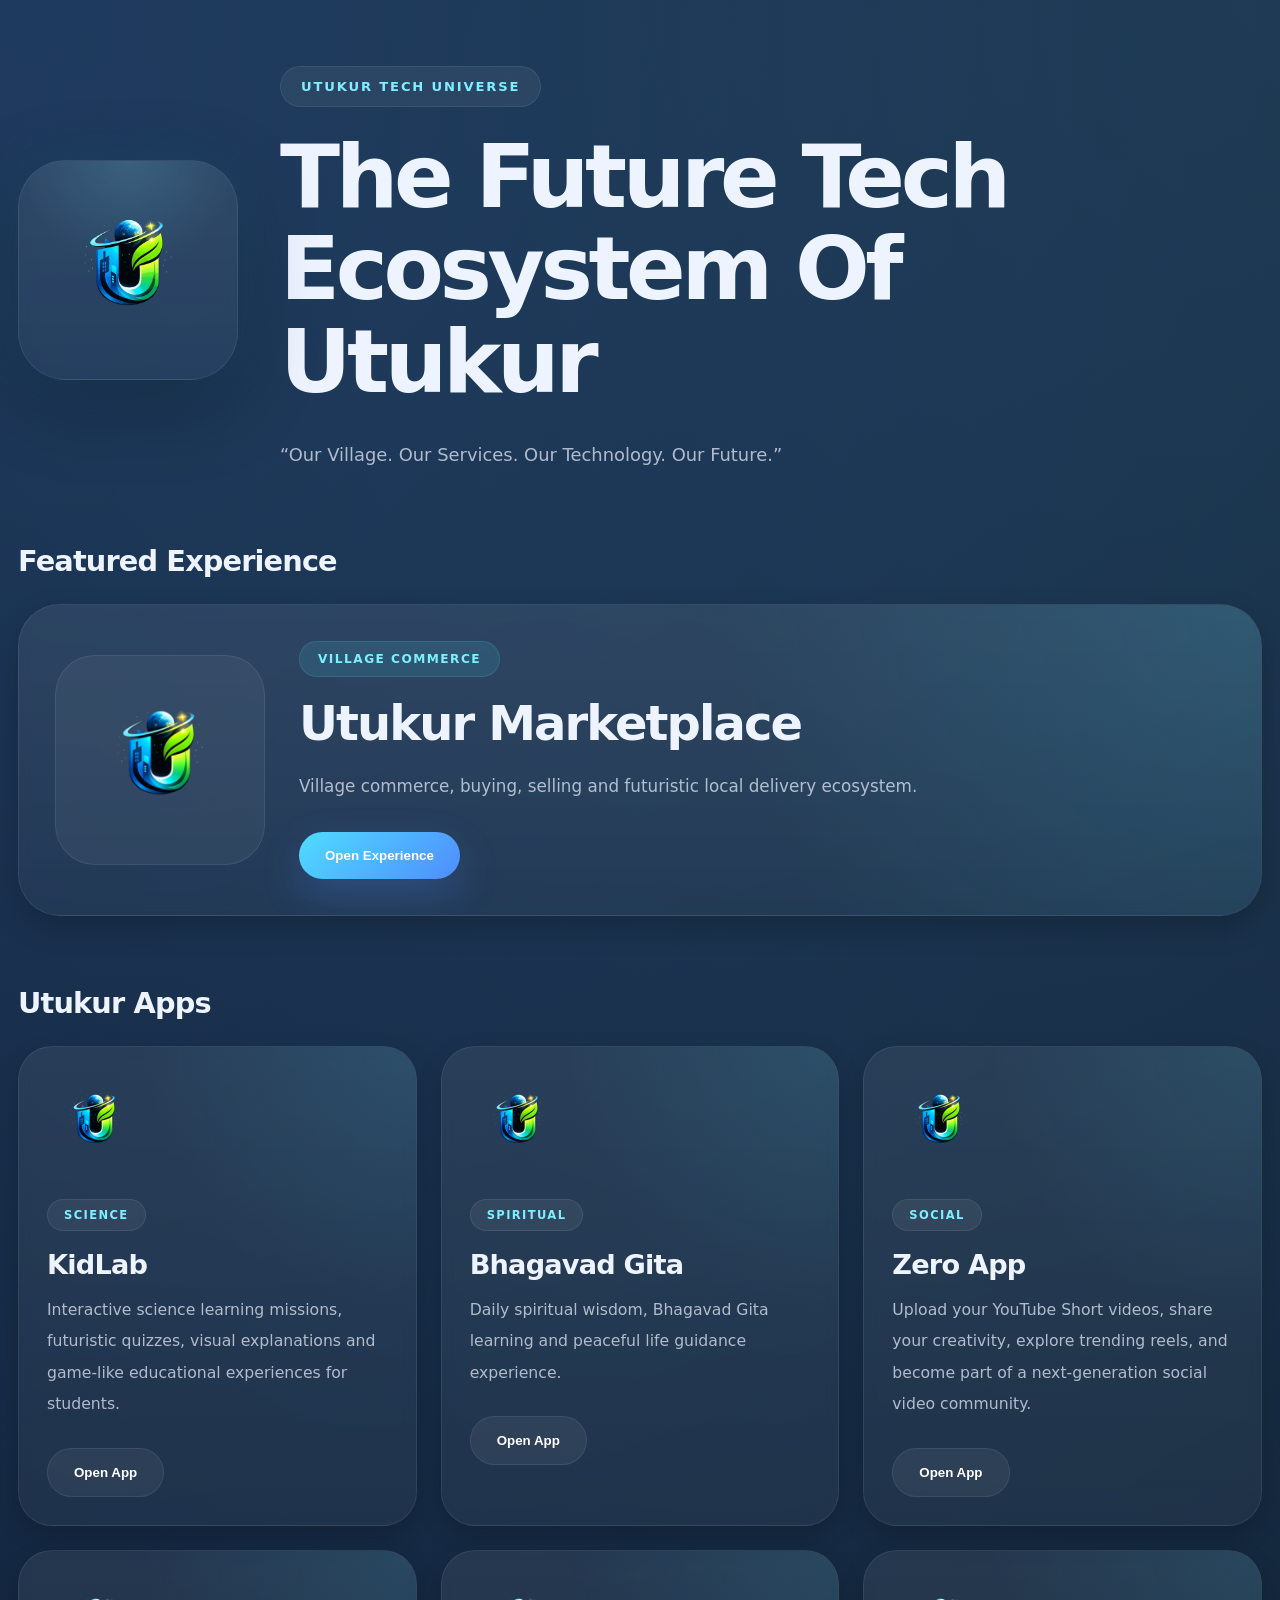
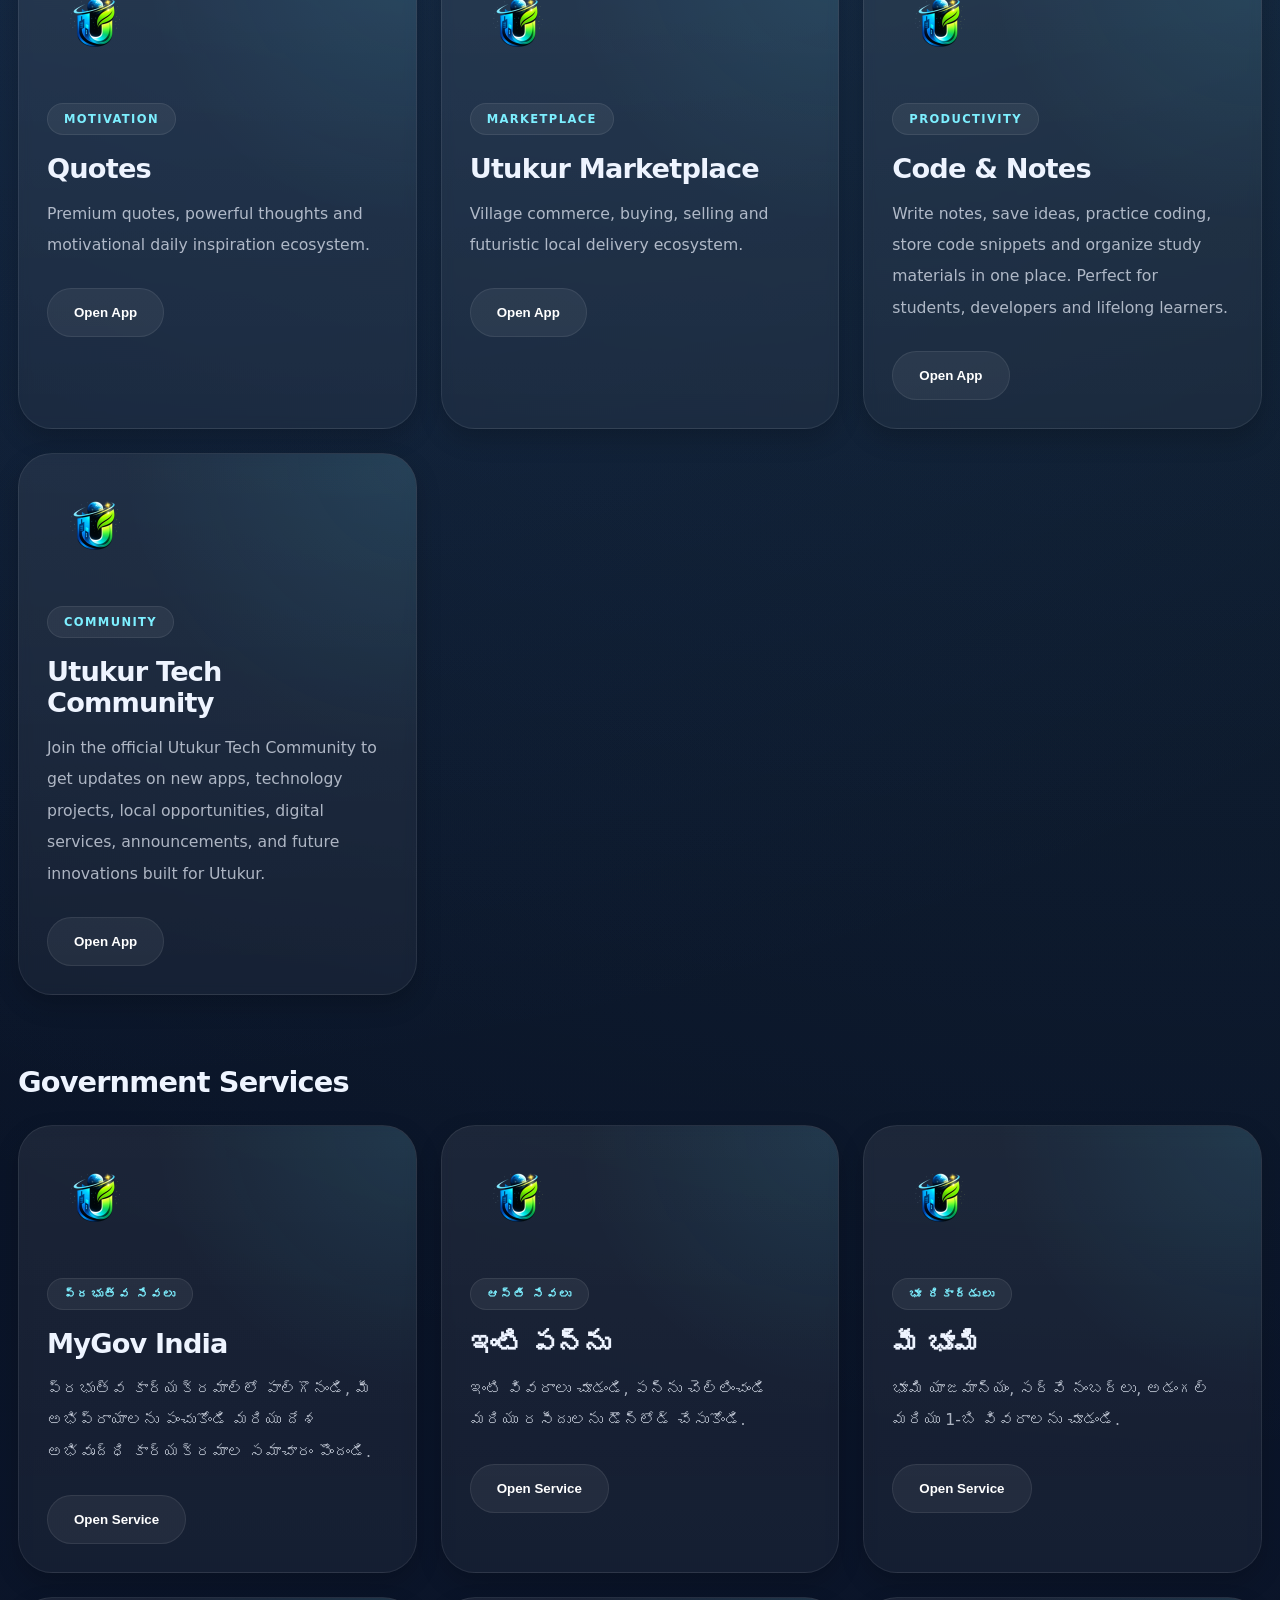
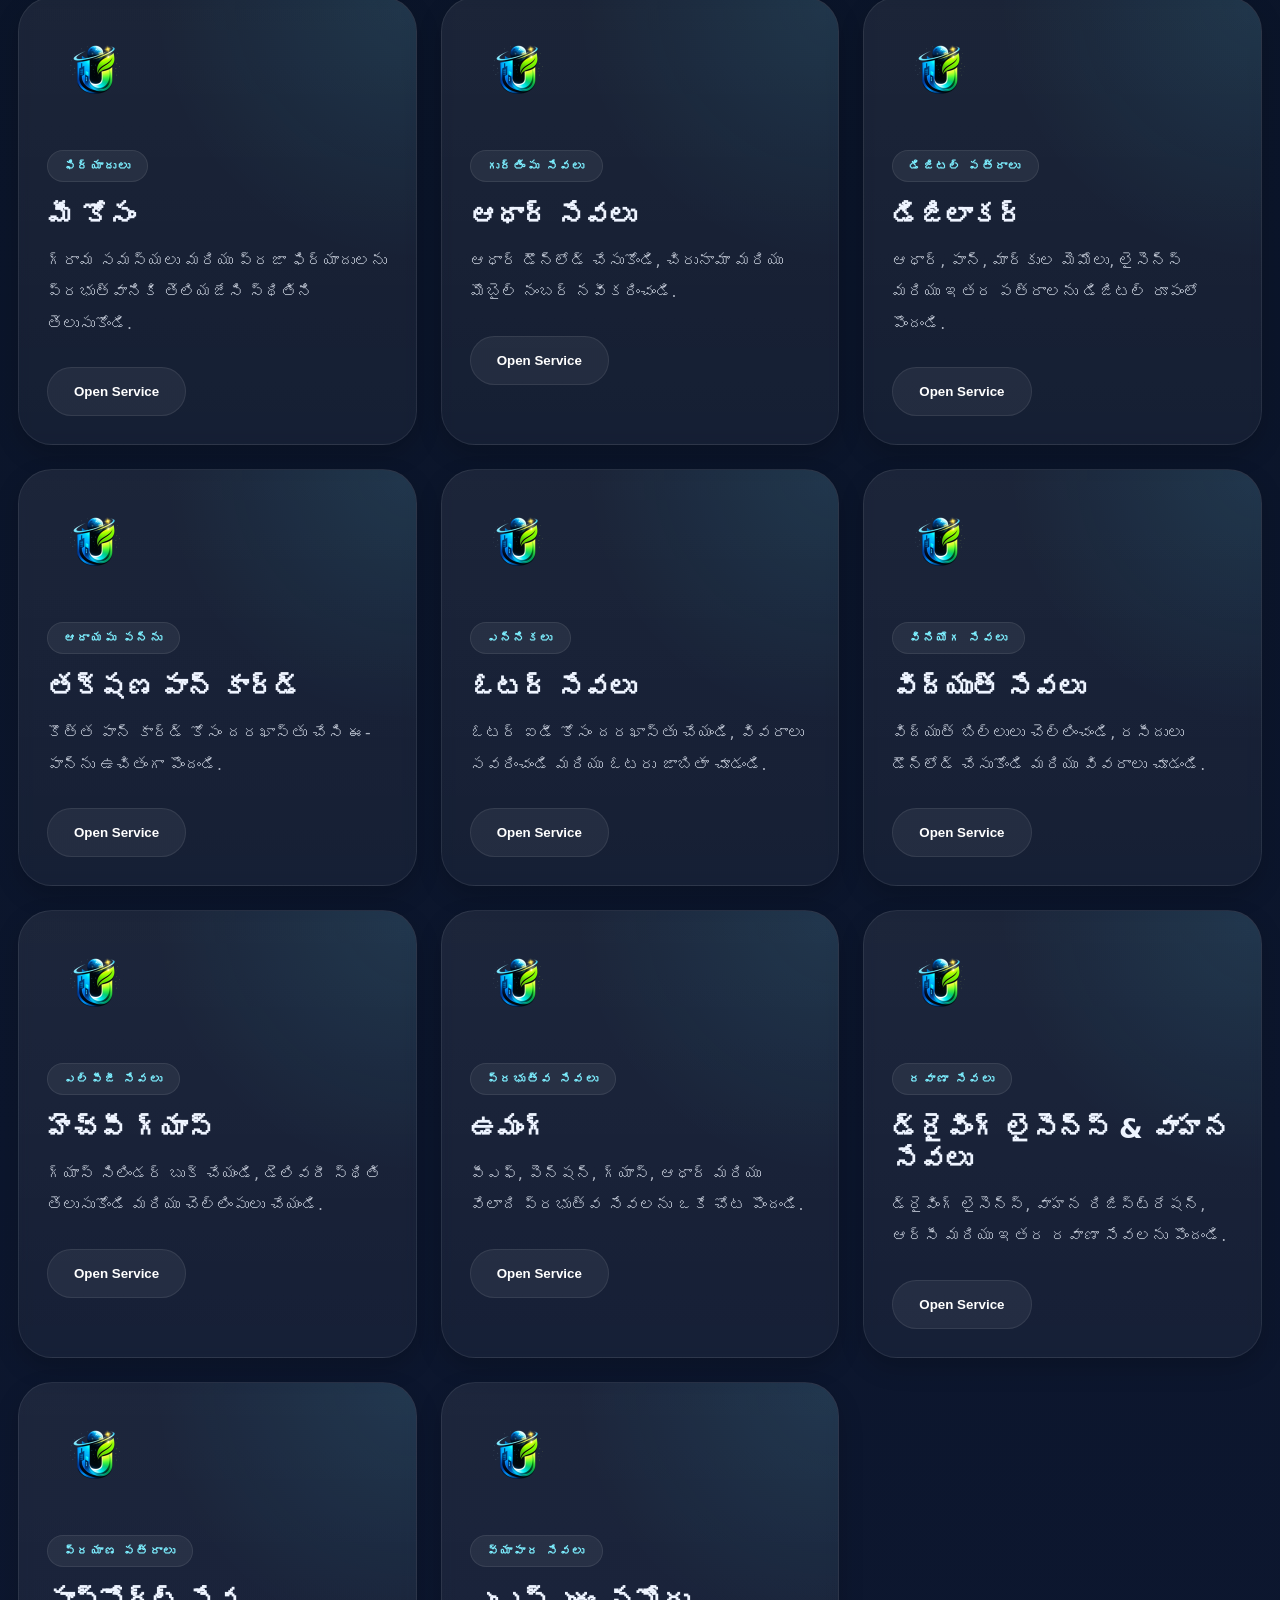
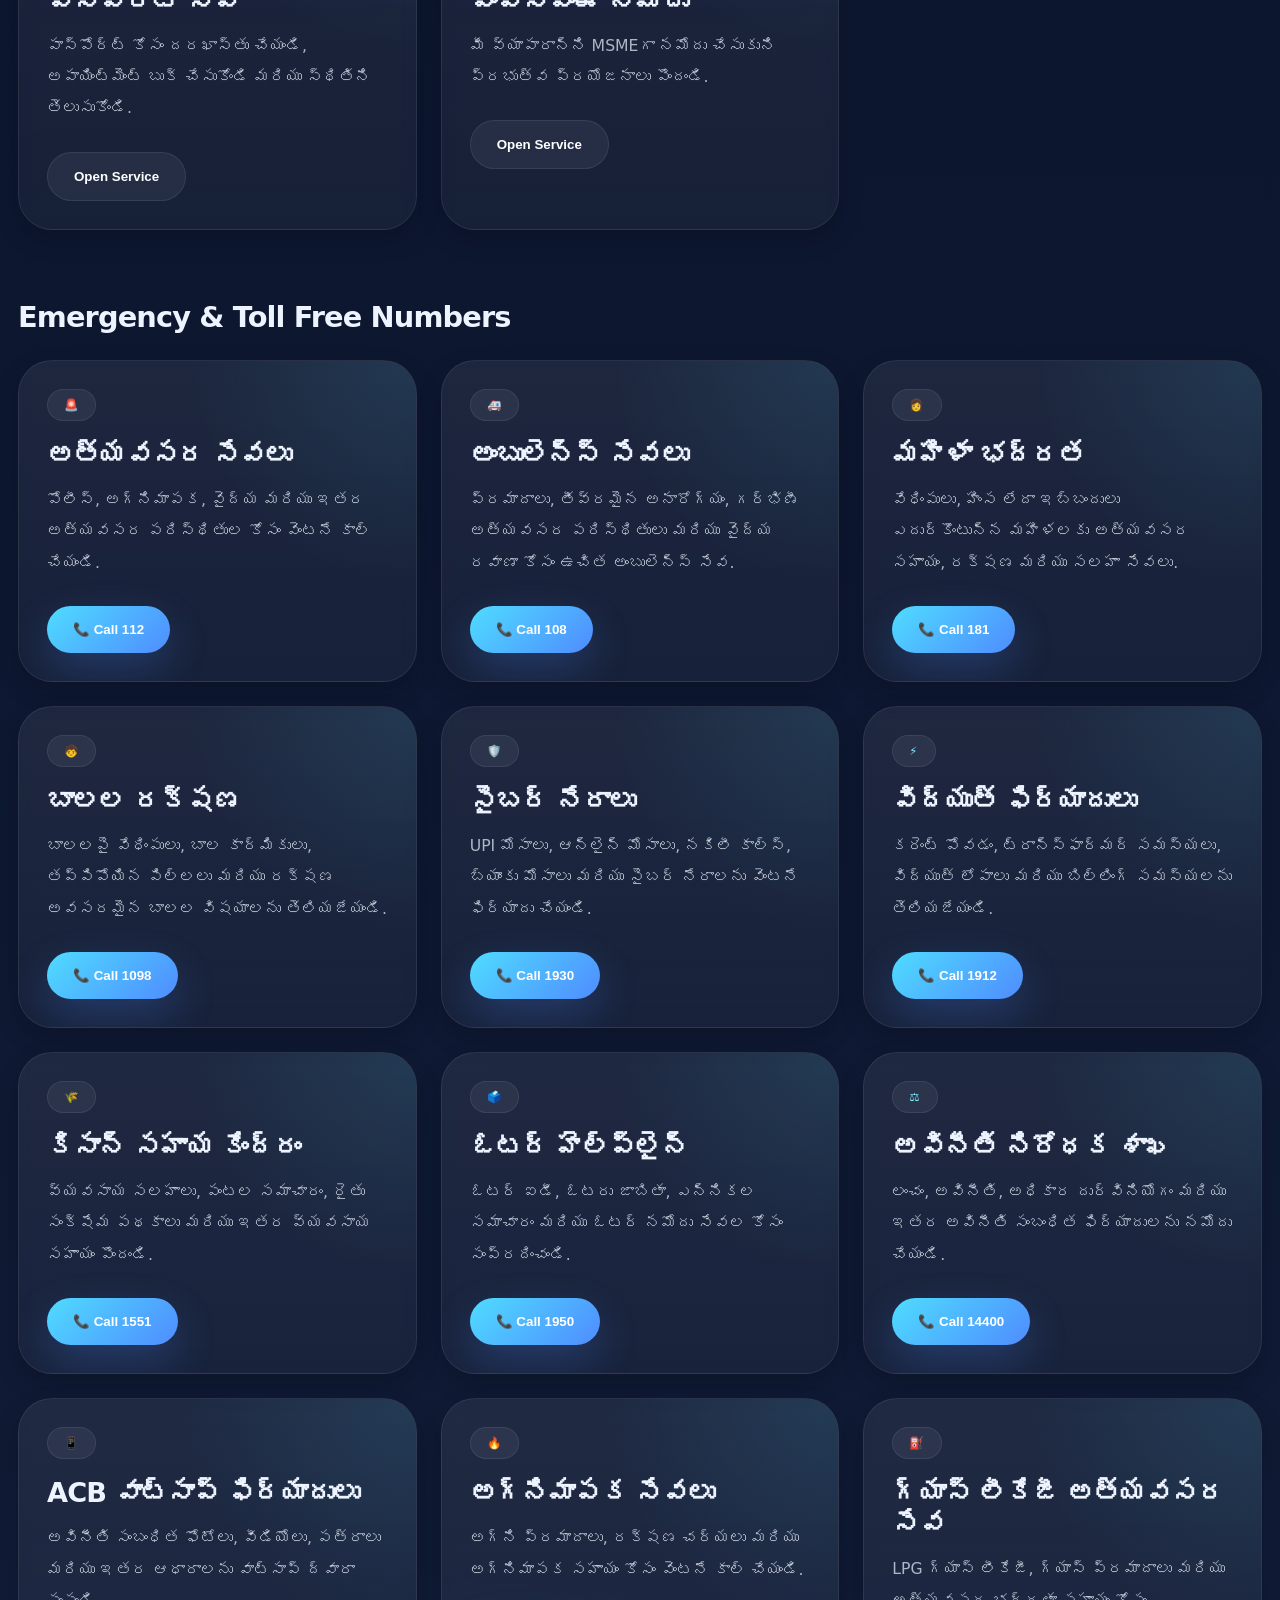
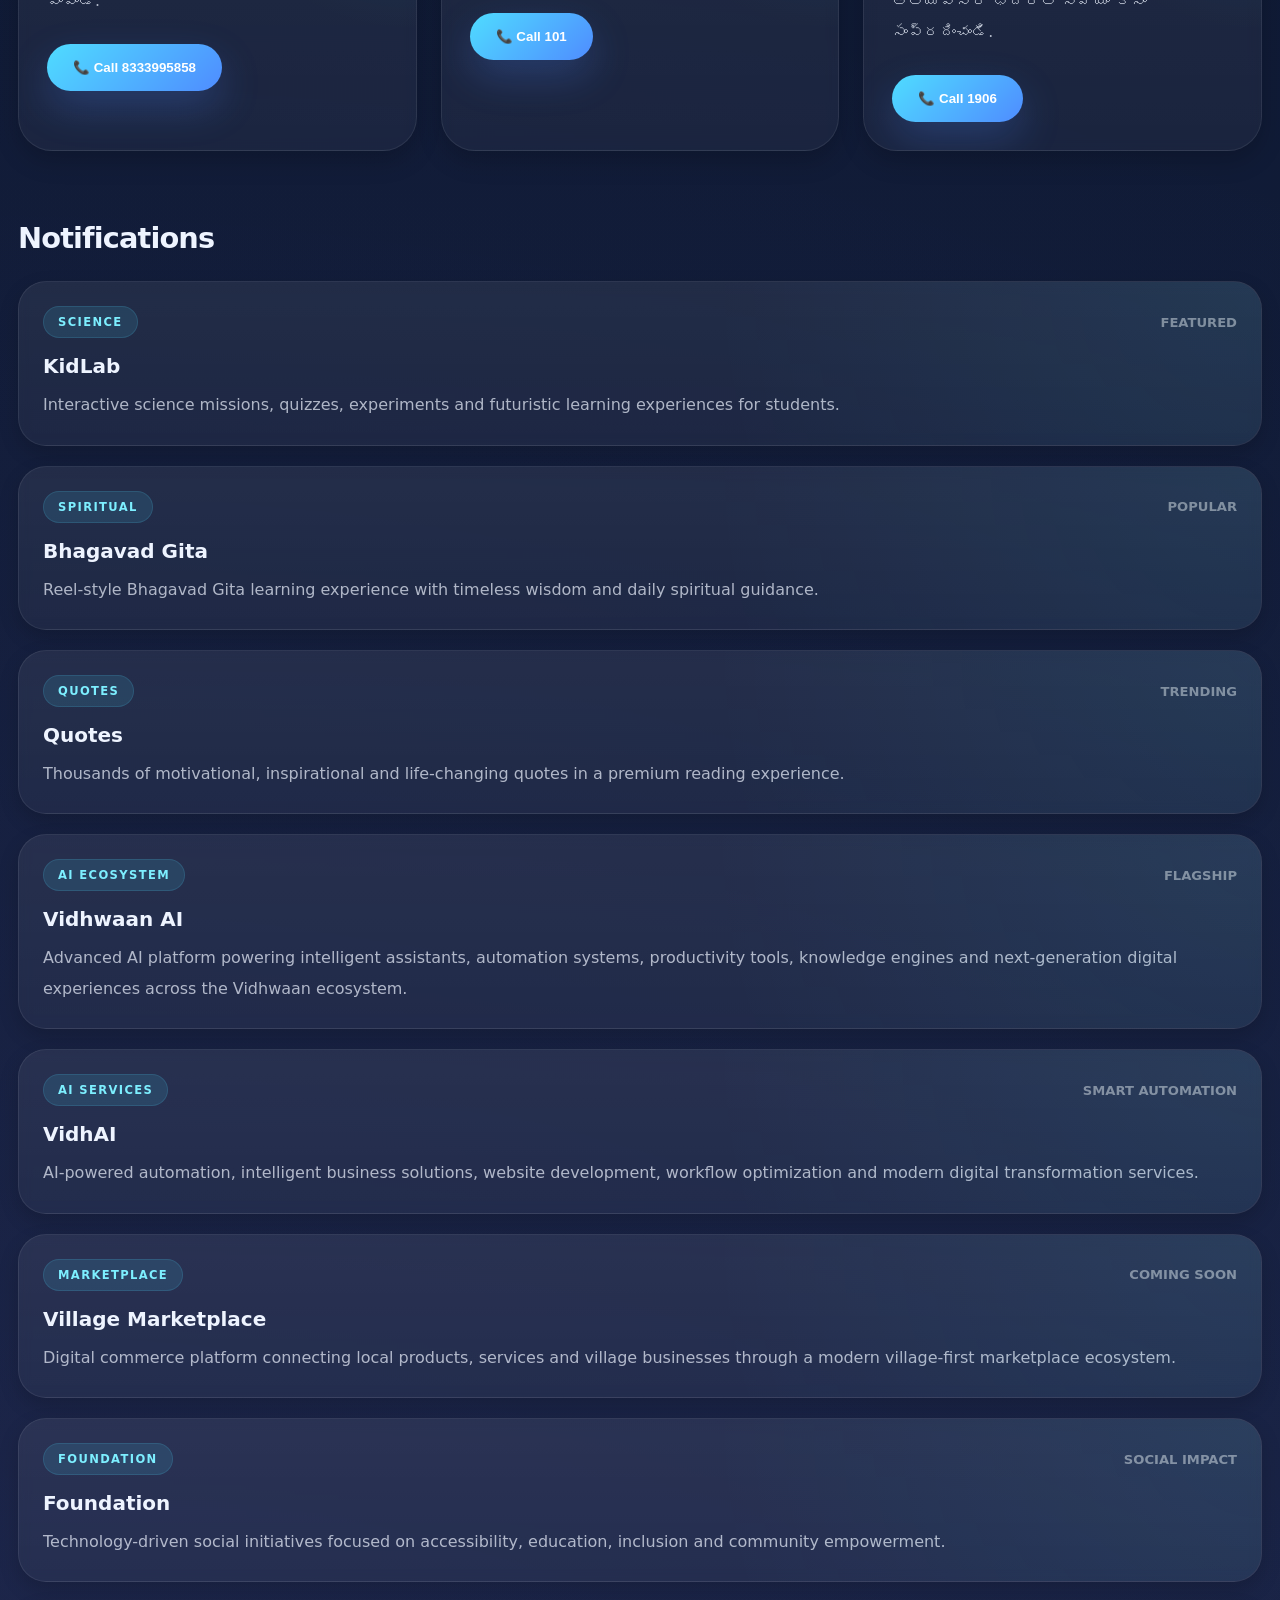
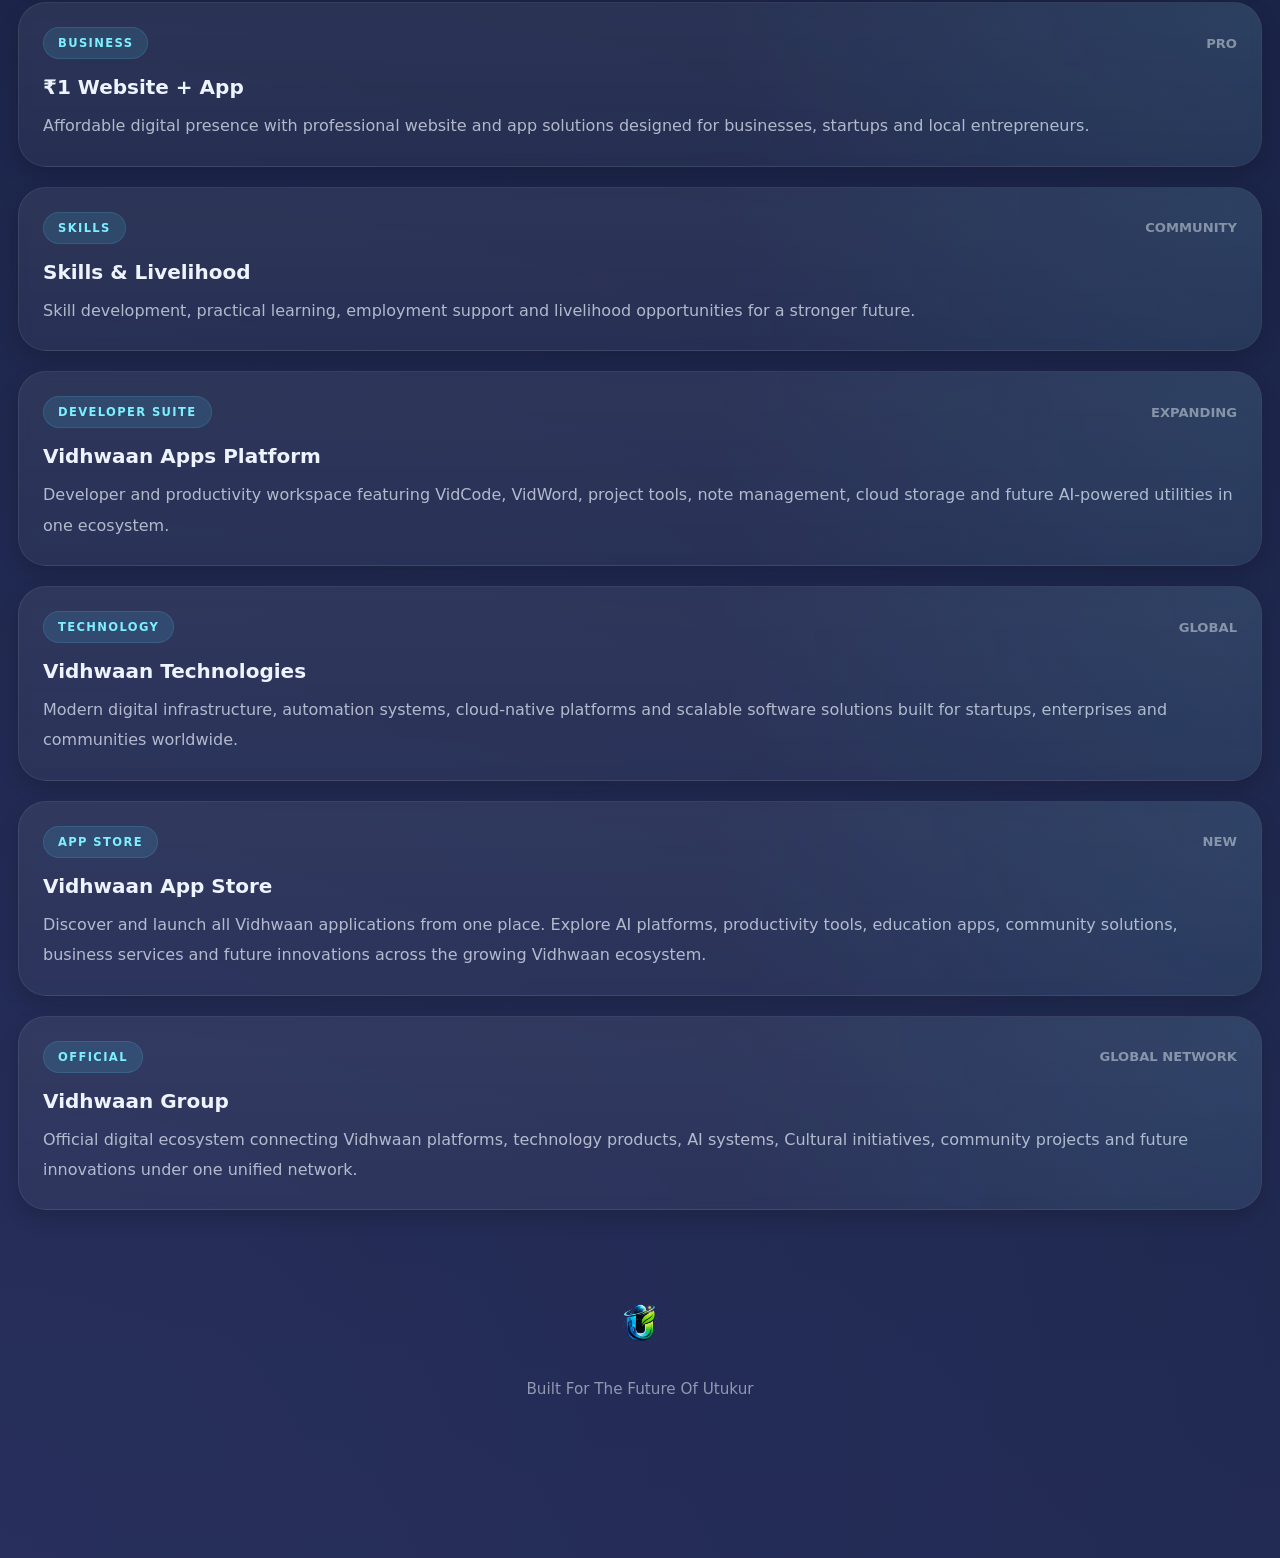
==== public/index.html @ f9d418a5 "Initial commit" ====
<!DOCTYPE html>

<html lang="en">

<head>

  <!-- ===================================== -->
  <!-- BASIC -->
  <!-- ===================================== -->

  <meta charset="UTF-8" />

  <meta
    name="viewport"
    content="
      width=device-width,
      initial-scale=1,
      maximum-scale=1,
      viewport-fit=cover
    "
  />

  <meta
    http-equiv="X-UA-Compatible"
    content="IE=edge"
  />

  <!-- ===================================== -->
  <!-- TITLE -->
  <!-- ===================================== -->

  <title>
    Utukur — Tech Universe
  </title>

  <!-- ===================================== -->
  <!-- SEO -->
  <!-- ===================================== -->

  <meta
    name="description"
    content="
      Utukur Tech Universe brings together learning, spirituality, marketplace, community services and futuristic digital experiences in one premium ecosystem.
    "
  />

  <meta
    name="keywords"
    content="
      Utukur,
      Tech Village,
      KidLab,
      Bhagavad Gita,
      Marketplace,
      Science Learning,
      Village Apps,
      Vidhwaan,
      Community Platform
    "
  />

  <meta
    name="author"
    content="Vidhwaan"
  />

  <meta
    name="robots"
    content="
      index,
      follow,
      max-image-preview:large
    "
  />

  <link
    rel="canonical"
    href="https://utukur.vidhwaan.com/"
  />

  <!-- ===================================== -->
  <!-- THEME -->
  <!-- ===================================== -->

  <meta
    name="theme-color"
    content="#07111f"
  />

  <meta
    name="mobile-web-app-capable"
    content="yes"
  />

  <meta
    name="apple-mobile-web-app-capable"
    content="yes"
  />

  <meta
    name="apple-mobile-web-app-status-bar-style"
    content="black-translucent"
  />

  <meta
    name="apple-mobile-web-app-title"
    content="Utukur"
  />

  <!-- ===================================== -->
  <!-- OPEN GRAPH -->
  <!-- ===================================== -->

  <meta
    property="og:type"
    content="website"
  />

  <meta
    property="og:url"
    content="https://utukur.vidhwaan.com/"
  />

  <meta
    property="og:title"
    content="
      Utukur — Tech Universe
    "
  />

  <meta
    property="og:description"
    content="
      The futuristic tech ecosystem of Utukur.
    "
  />

  <meta
    property="og:image"
    content="
      https://utukur.vidhwaan.com/icons/icon-512.png
    "
  />

  <!-- ===================================== -->
  <!-- TWITTER -->
  <!-- ===================================== -->

  <meta
    name="twitter:card"
    content="summary_large_image"
  />

  <meta
    name="twitter:title"
    content="
      Utukur Tech Universe
    "
  />

  <meta
    name="twitter:description"
    content="
      Learning, Marketplace, Spirituality and Community Apps
    "
  />

  <meta
    name="twitter:image"
    content="
      https://utukur.vidhwaan.com/icons/icon-512.png
    "
  />

  <!-- ===================================== -->
  <!-- ICONS -->
  <!-- ===================================== -->

  <link
    rel="icon"
    href="./favicon.ico"
    sizes="any"
  />

  <link
    rel="apple-touch-icon"
    href="./icons/icon-192.png"
  />

  <!-- ===================================== -->
  <!-- PWA -->
  <!-- ===================================== -->

  <link
    rel="manifest"
    href="./manifest.json"
  />

  <!-- ===================================== -->
  <!-- CSS -->
  <!-- ===================================== -->

  <link
    rel="stylesheet"
    href="./main.css"
  />

</head>

<body>



  <!-- ===================================== -->
  <!-- BACKGROUND -->
  <!-- ===================================== -->



  <!-- ===================================== -->
  <!-- APP -->
  <!-- ===================================== -->

  <main id="app">

    <!-- ================================= -->
    <!-- HERO -->
    <!-- ================================= -->

    <section class="heroSection">

      <div class="heroLogoWrap">

        <img
          src="./icons/logo.png"
          alt="Utukur Logo"
          class="heroLogo"
        />

      </div>

      <div class="heroContent">

        <div class="heroBadge">
          UTUKUR TECH UNIVERSE
        </div>

        <h1>
          The Future Tech Ecosystem Of Utukur
        </h1>

        <p class="heroText">
          “Our Village. Our Services. Our Technology. Our Future.”
        </p>

      </div>

    </section>

    <!-- ================================= -->
    <!-- FEATURED -->
    <!-- ================================= -->

    <section class="sectionBlock">

      <div class="sectionTitleWrap">

        <h2>
          Featured Experience
        </h2>

      </div>

      <div id="featuredApp"></div>

    </section>

    <!-- ================================= -->
    <!-- APPS -->
    <!-- ================================= -->

    <section class="sectionBlock">

      <div class="sectionTitleWrap">

        <h2>
          Utukur Apps
        </h2>

      </div>

      <div id="appsGrid"></div>

    </section>



    <!-- ================================= -->
    <!-- GOVERNMENT SERVICES -->
    <!-- ================================= -->

    <section class="sectionBlock">

      <div class="sectionTitleWrap">

        <h2>
          Government Services
        </h2>

      </div>

      <div id="governmentGrid"></div>

    </section>

    <!-- ================================= -->
    <!-- TOLL FREE NUMBERS -->
    <!-- ================================= -->

    <section class="sectionBlock">

      <div class="sectionTitleWrap">

        <h2>
          Emergency & Toll Free Numbers
        </h2>

      </div>

      <div id="tollGrid"></div>

    </section>




    <!-- ================================= -->
    <!-- NOTIFICATIONS -->
    <!-- ================================= -->

    <section
      class="sectionBlock"
      id="notificationsSection"
    >

      <div class="sectionTitleWrap">

        <h2>
          Notifications
        </h2>

      </div>

      <div id="notificationsFeed"></div>

    </section>

    <!-- ================================= -->
    <!-- FOOTER -->
    <!-- ================================= -->

    <footer id="footer">

      <img
        src="./icons/logo.png"
        alt="Utukur"
        class="footerLogo"
      />

      <p>
        Built For The Future Of Utukur
      </p>

    </footer>

  </main>

  <!-- ===================================== -->
  <!-- INSTALL BUTTON -->
  <!-- ===================================== -->

  <button id="installBtn">
    Install App
  </button>

  <!-- ===================================== -->
  <!-- APP -->
  <!-- ===================================== -->

  <script
    src="./app.js"
    defer
  ></script>

</body>

</html>
---- public/main.css ----
/* =========================================
   ROOT
========================================= */

:root {

  --bg:
    #07111f;

  --bg2:
    #0d1730;

  --bg3:
    #172445;

  --text:
    #eef4ff;

  --muted:
    rgba(238,244,255,0.70);

  --blue1:
    #4fdcff;

  --blue2:
    #4f8cff;

  --cyan:
    #7defff;

  --purple:
    #9d7dff;

  --green:
    #5dd39e;

  --glass:
    rgba(255,255,255,0.06);

  --glassBorder:
    rgba(255,255,255,0.08);

  --radius:
    34px;

}

/* =========================================
   RESET
========================================= */

* {

  margin:
    0;

  padding:
    0;

  box-sizing:
    border-box;

  -webkit-tap-highlight-color:
    transparent;

}

html {

  width:
    100%;

  min-height:
    100%;

  scroll-behavior:
    auto;

  overflow-x:
    hidden;

}

body {

  width:
    100%;

  min-height:
    100vh;

  overflow-x:
    hidden;

  color:
    var(--text);

  font-family:
    Inter,
    system-ui,
    sans-serif;

  background:

    radial-gradient(
      circle at top left,
      rgba(79,140,255,0.22),
      transparent 28%
    ),

    radial-gradient(
      circle at top right,
      rgba(125,239,255,0.14),
      transparent 32%
    ),

    radial-gradient(
      circle at bottom left,
      rgba(157,125,255,0.12),
      transparent 34%
    ),

    linear-gradient(
      180deg,
      var(--bg) 0%,
      var(--bg2) 55%,
      var(--bg3) 100%
    );

  -webkit-font-smoothing:
    antialiased;

  text-rendering:
    optimizeLegibility;

  position:
    relative;

}


/* =========================================
   APP
========================================= */

#app {

  width:
    100%;

  min-height:
    100vh;

  padding:
    max(24px, env(safe-area-inset-top))
    18px
    max(120px, env(safe-area-inset-bottom));

}

/* =========================================
   HERO
========================================= */

.heroSection {

  width:
    100%;

  max-width:
    1280px;

  margin:
    0 auto;

  display:
    flex;

  align-items:
    center;

  justify-content:
    space-between;

  gap:
    42px;

  padding:
    42px 0 70px;

}

.heroLogoWrap {

  width:
    220px;

  height:
    220px;

  border-radius:
    48px;

  background:

    linear-gradient(
      180deg,
      rgba(255,255,255,0.08),
      rgba(255,255,255,0.04)
    );

  border:
    1px solid var(--glassBorder);

  display:
    flex;

  align-items:
    center;

  justify-content:
    center;

  backdrop-filter:
    blur(6px);

  box-shadow:

    0 22px 80px rgba(0,0,0,0.30),

    0 0 60px rgba(79,220,255,0.10);

  position:
    relative;

  overflow:
    hidden;

}

.heroLogoWrap::before {

  content:
    "";

  position:
    absolute;

  inset:
    0;

  background:

    radial-gradient(
      circle at top,
      rgba(125,239,255,0.14),
      transparent 45%
    );

}

.heroLogo {

  width:
    78%;

  height:
    78%;

  object-fit:
    contain;

  position:
    relative;

  z-index:
    2;

}

.heroContent {

  flex:
    1;

}

.heroBadge {

  display:
    inline-flex;

  align-items:
    center;

  gap:
    8px;

  padding:
    12px 20px;

  border-radius:
    999px;

  background:
    rgba(255,255,255,0.06);

  border:
    1px solid rgba(255,255,255,0.08);

  font-size:
    0.82rem;

  font-weight:
    800;

  letter-spacing:
    0.14em;

  margin-bottom:
    24px;

  color:
    var(--cyan);

}

.heroContent h1 {

  font-size:
    clamp(
      2.8rem,
      7vw,
      5.5rem
    );

  line-height:
    1.05;

  letter-spacing:
    -0.05em;

  font-weight:
    900;

  max-width:
    860px;

}

.heroText {

  margin-top:
    28px;

  max-width:
    760px;

  color:
    var(--muted);

  font-size:
    1.12rem;

  line-height:
    2.1;

}

/* =========================================
   SECTION
========================================= */

.sectionBlock {

  width:
    100%;

  max-width:
    1280px;

  margin:
    0 auto 70px;

}

.sectionTitleWrap {

  display:
    flex;

  align-items:
    center;

  justify-content:
    space-between;

  margin-bottom:
    26px;

}

.sectionTitleWrap h2 {

  font-size:
    1.8rem;

  font-weight:
    900;

  letter-spacing:
    -0.03em;

}

/* =========================================
   FEATURED CARD
========================================= */

.featuredCard {

  position:
    relative;

  display:
    flex;

  gap:
    34px;

  align-items:
    center;

  overflow:
    hidden;

  border-radius:
    42px;

  padding:
    36px;



  background:

    linear-gradient(
      180deg,
      rgba(255,255,255,0.08),
      rgba(255,255,255,0.04)
    );

  border:
    1px solid rgba(255,255,255,0.08);

  backdrop-filter:
    blur(6px);

  transition:
    0.24s ease;

  box-shadow:
    0 12px 30px rgba(0,0,0,0.20);

}

.featuredCard:hover {

  transform:
    translateY(-6px);

  border-color:
    rgba(125,239,255,0.20);

}

.featuredGlow {

  position:
    absolute;

  inset:
    0;

  background:

    radial-gradient(
      circle at top right,
      rgba(79,220,255,0.14),
      transparent 42%
    );

  pointer-events:
    none;

}

.featuredImageWrap {

  width:
    210px;

  height:
    210px;

  flex-shrink:
    0;

  border-radius:
    40px;

  display:
    flex;

  align-items:
    center;

  justify-content:
    center;

  background:
    rgba(255,255,255,0.05);

  border:
    1px solid rgba(255,255,255,0.08);

}

.featuredImageWrap img {

  width:
    80%;

  height:
    80%;

  object-fit:
    contain;

}

.featuredContent {

  position:
    relative;

  z-index:
    2;

}

.featuredBadge {

  display:
    inline-flex;

  padding:
    10px 18px;

  border-radius:
    999px;

  background:
    rgba(79,220,255,0.12);

  border:
    1px solid rgba(79,220,255,0.14);

  color:
    var(--cyan);

  font-size:
    0.76rem;

  font-weight:
    800;

  letter-spacing:
    0.12em;

  margin-bottom:
    18px;

}

.featuredContent h3 {

  font-size:
    3rem;

  font-weight:
    900;

  letter-spacing:
    -0.04em;

  margin-bottom:
    18px;

}

.featuredContent p {

  max-width:
    700px;

  line-height:
    2.1;

  color:
    var(--muted);

  font-size:
    1.05rem;

}

/* =========================================
   BUTTONS
========================================= */

.cardButtons {

  display:
    flex;

  gap:
    14px;

  margin-top:
    28px;

  flex-wrap:
    wrap;

}

.launchButton,
.installFeaturedBtn,
.openCardBtn,
.installCardBtn {

  border:
    none;

  outline:
    none;

  cursor:
    pointer;

  border-radius:
    999px;

  padding:
    16px 26px;

  font-weight:
    800;

  transition:
    0.22s ease;

}

.launchButton,
.installFeaturedBtn,
.installCardBtn {

  background:

    linear-gradient(
      135deg,
      var(--blue1),
      var(--blue2)
    );

  color:
    white;

  box-shadow:
    0 16px 40px rgba(79,140,255,0.24);

}

.openCardBtn {

  background:
    rgba(255,255,255,0.06);

  border:
    1px solid rgba(255,255,255,0.08);

  color:
    white;

}

.launchButton:hover,
.installFeaturedBtn:hover,
.openCardBtn:hover,
.installCardBtn:hover {

  transform:
    translateY(-3px);

}

/* =========================================
   APPS GRID
========================================= */

#appsGrid {

  display:
    grid;

  grid-template-columns:
    repeat(
      auto-fit,
      minmax(300px, 1fr)
    );

  gap:
    24px;

}



/* =========================================
   GOVERNMENT SERVICES
========================================= */

#governmentGrid {

  display:
    grid;

  grid-template-columns:
    repeat(
      auto-fit,
      minmax(300px, 1fr)
    );

  gap:
    24px;

}

/* =========================================
   TOLL FREE NUMBERS
========================================= */

#tollGrid {

  display:
    grid;

  grid-template-columns:
    repeat(
      auto-fit,
      minmax(300px, 1fr)
    );

  gap:
    24px;

}

/* =========================================
   APP CARD
========================================= */

.appCard {

  cursor:
    pointer;

  position:
    relative;

  overflow:
    hidden;

  border-radius:
    34px;

  padding:
    28px;



  background:

    linear-gradient(
      180deg,
      rgba(255,255,255,0.07),
      rgba(255,255,255,0.045)
    );

  border:
    1px solid rgba(255,255,255,0.08);

  backdrop-filter:
    blur(6px);

  transition:
    0.24s ease;

  box-shadow:
    0 10px 24px rgba(0,0,0,0.18);

}

.appCard:hover {

  transform:
    translateY(-6px);

  border-color:
    rgba(125,239,255,0.18);

}

.appCardGlow {

  position:
    absolute;

  inset:
    0;

  background:

    radial-gradient(
      circle at top right,
      rgba(79,220,255,0.10),
      transparent 44%
    );

  pointer-events:
    none;

}

.appIcon {

  width:
    96px;

  height:
    96px;

  object-fit:
    contain;

  margin-bottom:
    24px;

  position:
    relative;


  z-index:
    2;

}

.appInfo {

  position:
    relative;

  z-index:
    2;

}

.appTag {

  display:
    inline-flex;

  align-items:
    center;

  justify-content:
    center;

  padding:
    8px 16px;

  border-radius:
    999px;

  background:
    rgba(255,255,255,0.06);

  border:
    1px solid rgba(255,255,255,0.08);

  font-size:
    0.72rem;

  font-weight:
    800;

  letter-spacing:
    0.12em;

  margin-bottom:
    18px;

  color:
    var(--cyan);

}

.appInfo h3 {

  font-size:
    1.7rem;

  font-weight:
    900;

  letter-spacing:
    -0.03em;

  margin-bottom:
    14px;

}

.appInfo p {

  line-height:
    2;

  color:
    var(--muted);

  font-size:
    0.98rem;

}

/* =========================================
   NOTIFICATIONS
========================================= */

#notificationsFeed {

  display:
    grid;

  gap:
    20px;

}

.notificationCard {

  cursor:
    pointer;

  position:
    relative;

  overflow:
    hidden;

  border-radius:
    28px;

  padding:
    24px;



  background:

    linear-gradient(
      180deg,
      rgba(255,255,255,0.07),
      rgba(255,255,255,0.045)
    );

  border:
    1px solid rgba(255,255,255,0.08);

  backdrop-filter:
    blur(6px);

  box-shadow:
    0 8px 20px rgba(0,0,0,0.16);

  transition:
    all .25s ease;

}

.notificationCard:hover {

  transform:
    translateY(-4px);

  border-color:
    rgba(125,239,255,0.22);

  box-shadow:
    0 24px 60px rgba(0,0,0,0.28);

}

.notificationCard:active {

  transform:
    scale(0.98);

}

.notificationGlow {

  position:
    absolute;

  inset:
    0;

  background:

    radial-gradient(
      circle at top right,
      rgba(79,220,255,0.08),
      transparent 44%
    );

}

.notificationTop {

  display:
    flex;

  align-items:
    center;

  justify-content:
    space-between;

  margin-bottom:
    16px;

}

.notificationBadge {

  padding:
    8px 14px;

  border-radius:
    999px;

  background:
    rgba(79,220,255,0.12);

  border:
    1px solid rgba(79,220,255,0.14);

  color:
    var(--cyan);

  font-size:
    0.72rem;

  font-weight:
    800;

  letter-spacing:
    0.12em;

}

.notificationTime {

  color:
    rgba(255,255,255,0.45);

  font-size:
    0.82rem;

  font-weight:
    700;

}

.notificationCard h3 {

  font-size:
    1.25rem;

  font-weight:
    900;

  margin-bottom:
    12px;

}

.notificationCard p {

  line-height:
    1.9;

  color:
    var(--muted);

}

/* =========================================
   FOOTER
========================================= */

#footer {

  width:
    100%;

  max-width:
    1280px;

  margin:
    0 auto;

  padding:
    10px 0 40px;

  display:
    flex;

  flex-direction:
    column;

  align-items:
    center;

  justify-content:
    center;

  gap:
    18px;

}

.footerLogo {

  width:
    72px;

  height:
    72px;

  object-fit:
    contain;

  opacity:
    0.9;

}

#footer p {

  color:
    rgba(238,244,255,0.54);

  text-align:
    center;

  font-size:
    0.95rem;

}

/* =========================================
   INSTALL BUTTON
========================================= */

#installBtn {

  position:
    fixed;

  right:
    18px;

  bottom:
    max(
      18px,
      env(safe-area-inset-bottom)
    );

  z-index:
    999999;

  border:
    none;

  outline:
    none;

  cursor:
    pointer;

  border-radius:
    999px;

  padding:
    16px 24px;

  background:

    linear-gradient(
      135deg,
      var(--blue1),
      var(--blue2)
    );

  color:
    white;

  font-size:
    0.95rem;

  font-weight:
    800;

  box-shadow:
    0 16px 40px rgba(79,140,255,0.24);

  backdrop-filter:
    blur(6px);

  opacity:
    0;

  visibility:
    hidden;

  transform:
    translateY(20px);

  transition:
    0.22s ease;

}

#installBtn.showInstall {

  opacity:
    1;

  visibility:
    visible;

  transform:
    translateY(0);

}




/* =========================================
   MOBILE
========================================= */

@media (max-width: 900px) {

  .heroSection {

    flex-direction:
      column;

    align-items:
      flex-start;

    padding:
      24px 0 60px;

  }

  .heroLogoWrap {

    width:
      170px;

    height:
      170px;

    border-radius:
      38px;

  }

  .featuredCard {

    flex-direction:
      column;

    align-items:
      flex-start;

  }

}







@media (max-width: 640px) {

  #app {

    padding:
      max(18px, env(safe-area-inset-top))
      14px
      max(120px, env(safe-area-inset-bottom));

  }

  .appCard {

    border-radius:
      28px;

    padding:
      22px;

  }

  .featuredCard {

    border-radius:
      32px;

    padding:
      24px;

  }

  .featuredContent h3 {

    font-size:
      2rem;

  }

  .cardButtons {

    flex-direction:
      column;

  }

  .launchButton,
  .installFeaturedBtn,
  .openCardBtn,
  .installCardBtn {

    width:
      100%;

  }

}
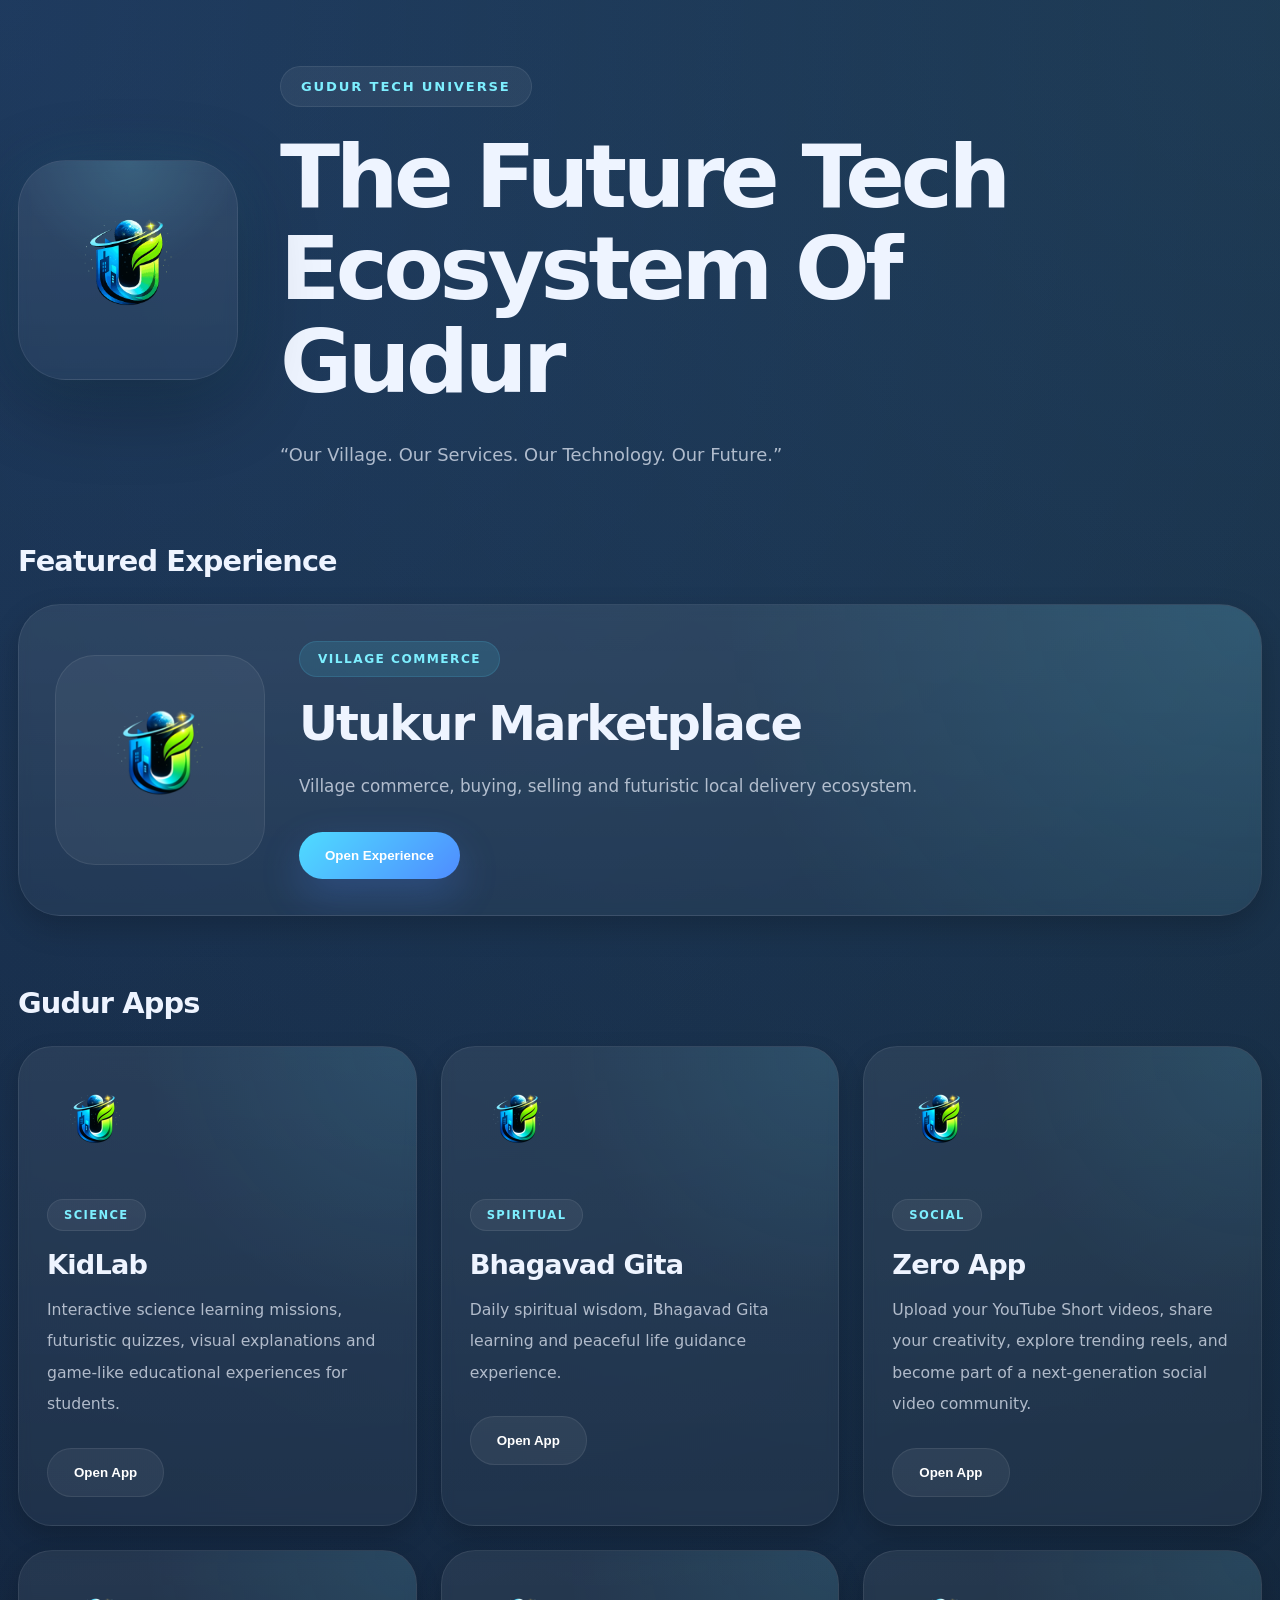
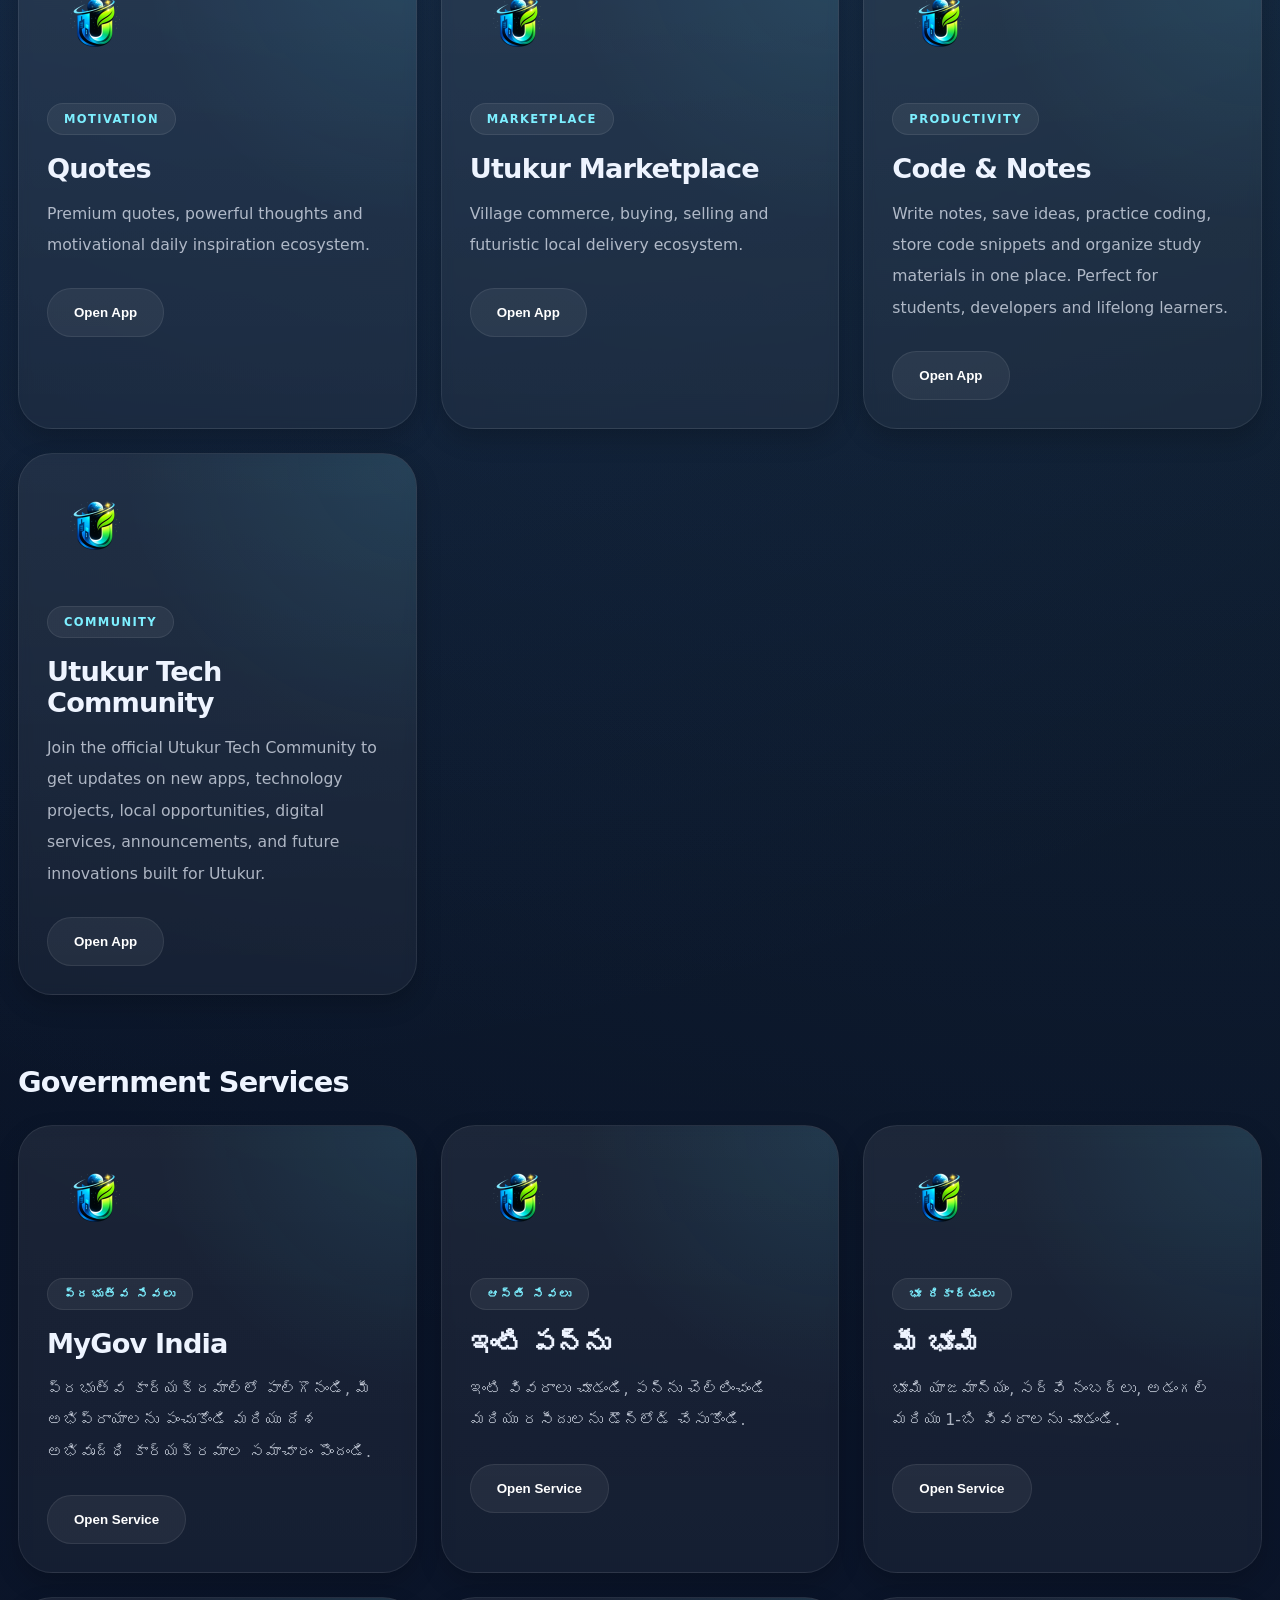
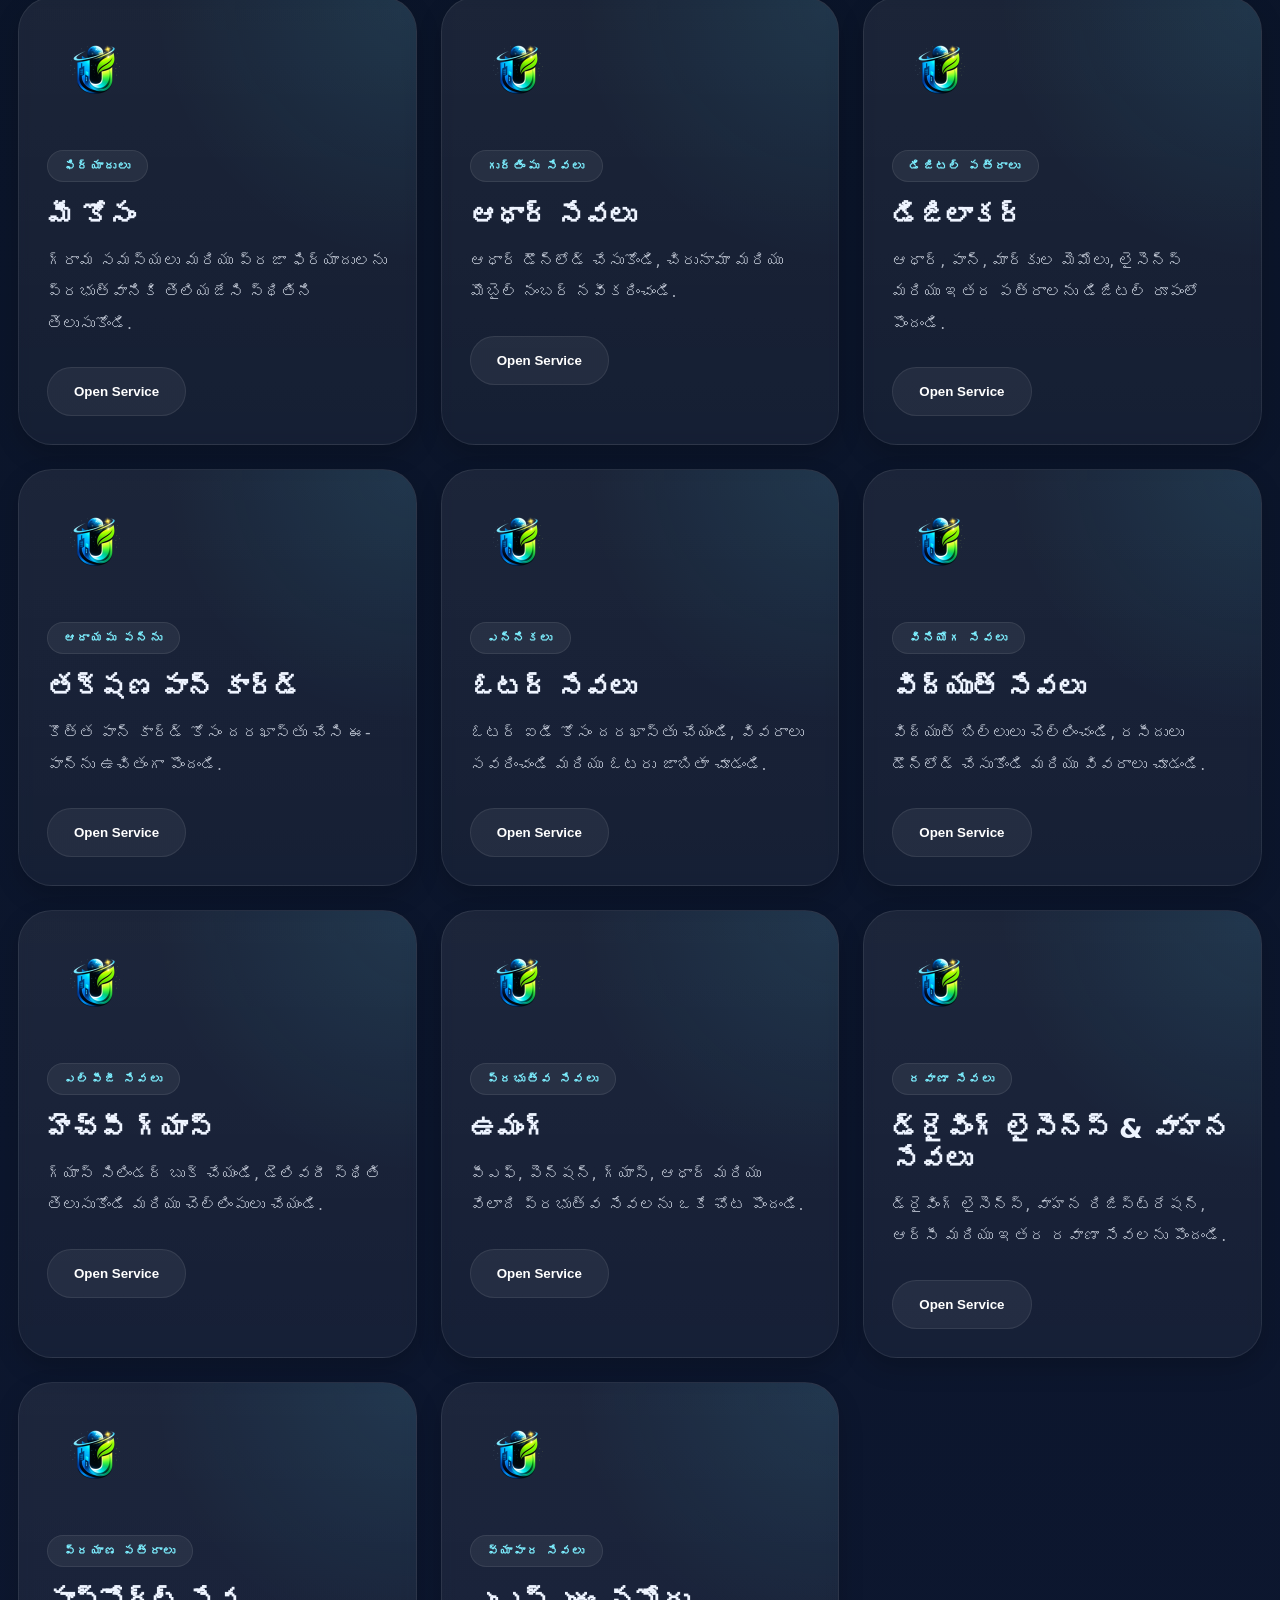
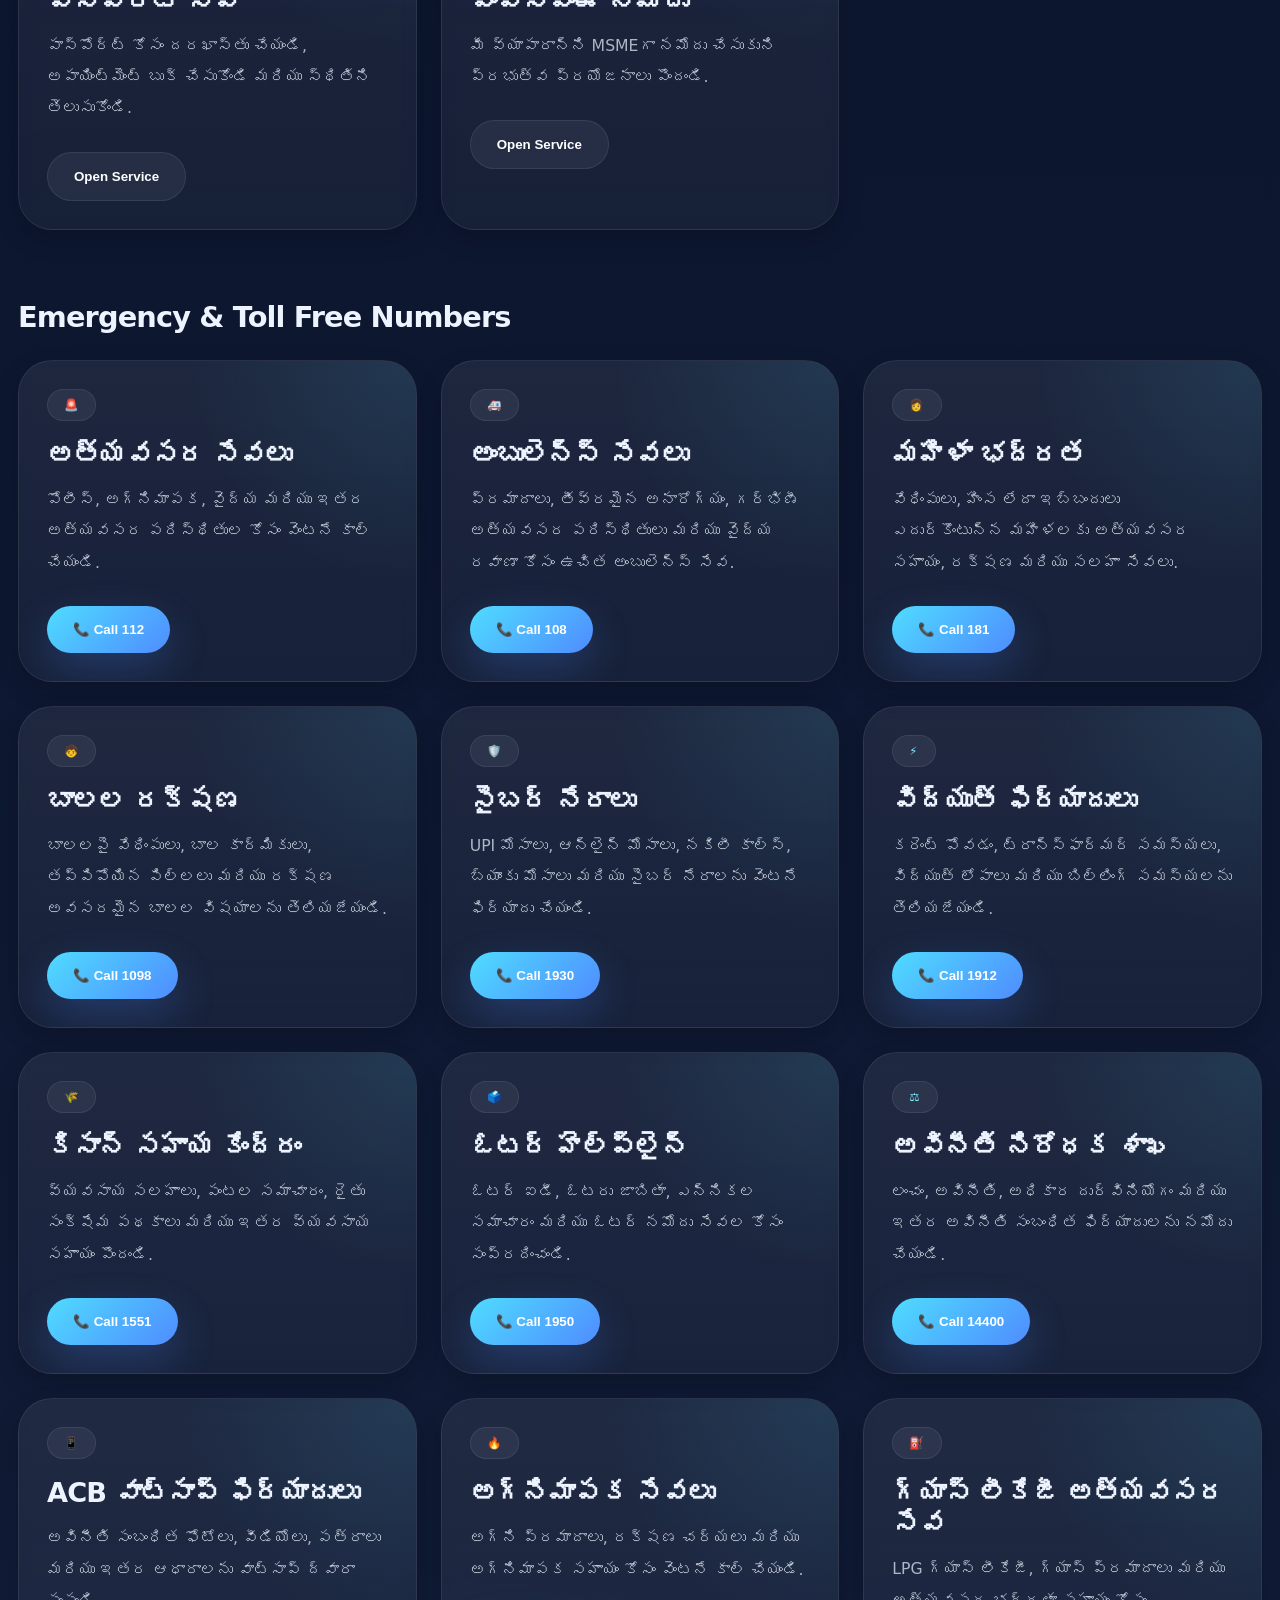
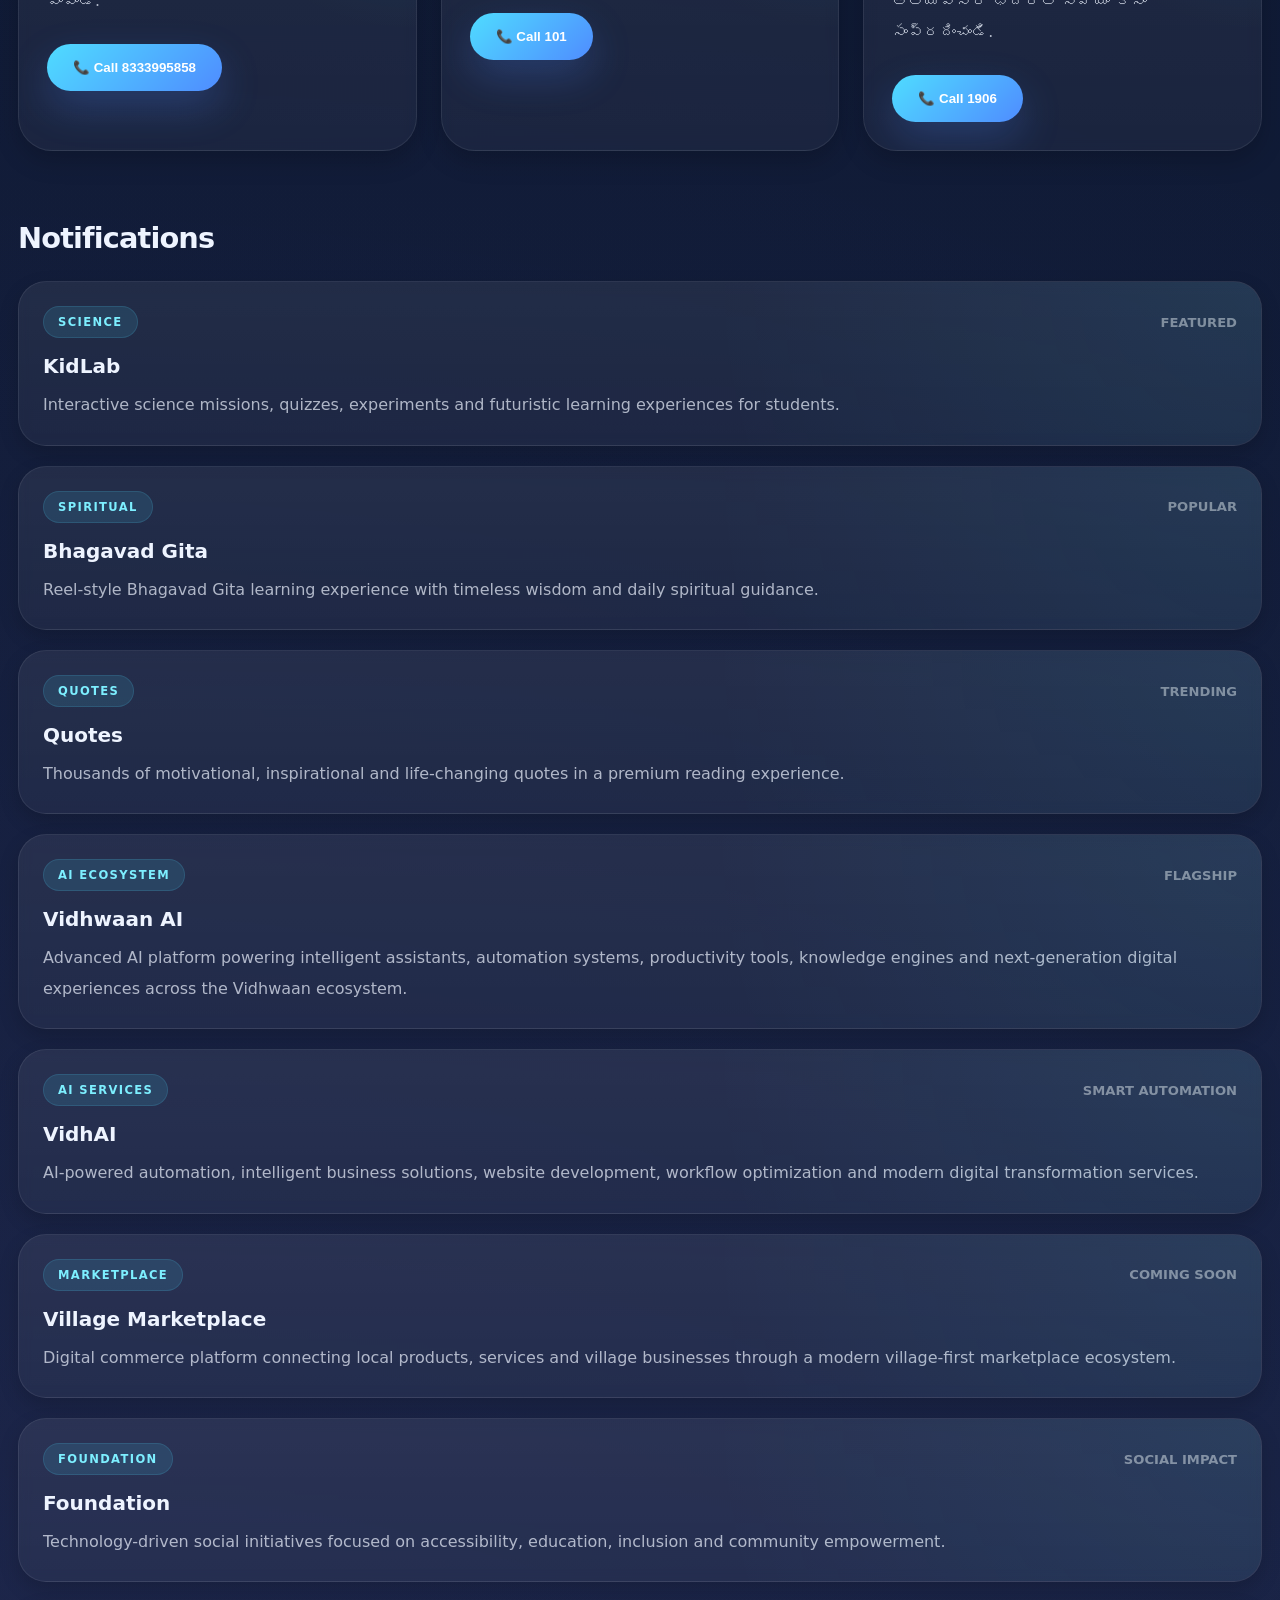
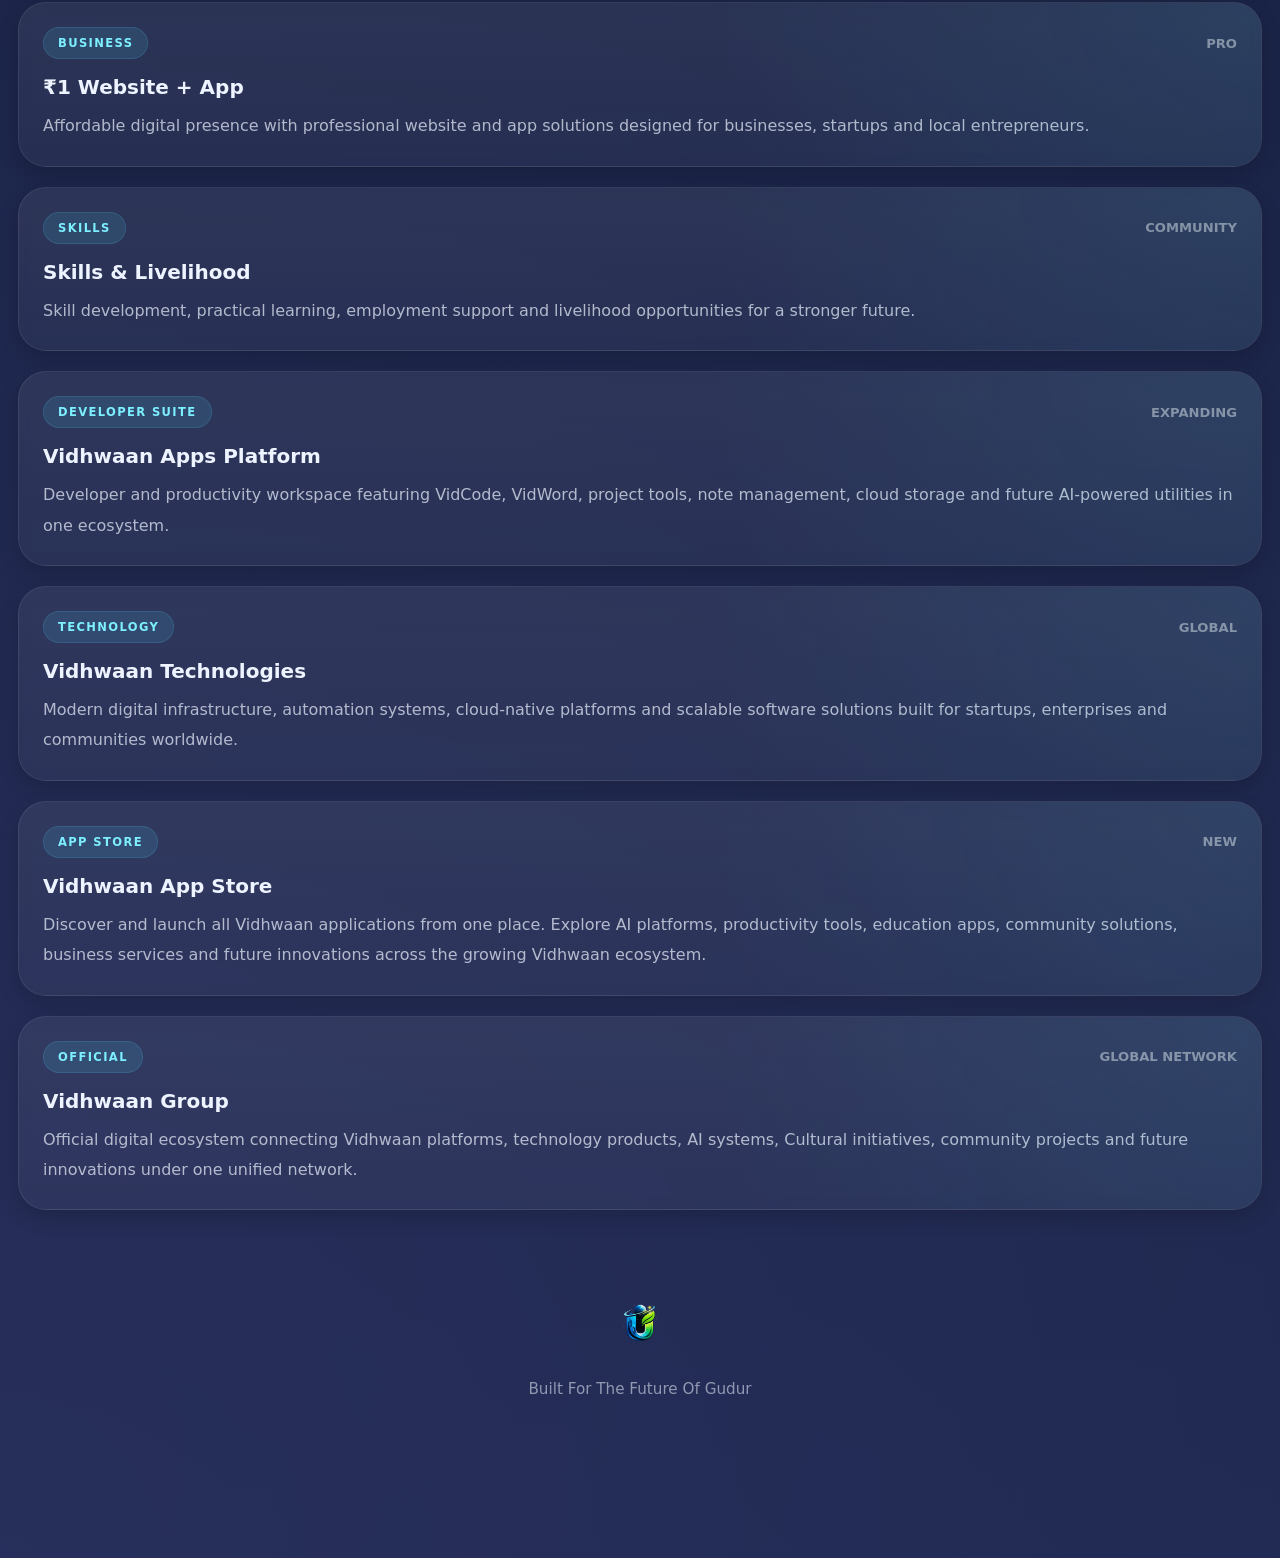
==== commit 29bac18e: "Update index.html" ====
--- a/public/index.html
+++ b/public/index.html
@@ -30,7 +30,7 @@
   <!-- ===================================== -->
 
   <title>
-    Utukur — Tech Universe
+    Gudur — Tech Universe
   </title>
 
   <!-- ===================================== -->
@@ -40,14 +40,14 @@
   <meta
     name="description"
     content="
-      Utukur Tech Universe brings together learning, spirituality, marketplace, community services and futuristic digital experiences in one premium ecosystem.
+      Gudur Tech Universe brings together learning, spirituality, marketplace, community services and futuristic digital experiences in one premium ecosystem.
     "
   />
 
   <meta
     name="keywords"
     content="
-      Utukur,
+      Gudur,
       Tech Village,
       KidLab,
       Bhagavad Gita,
@@ -75,7 +75,7 @@
 
   <link
     rel="canonical"
-    href="https://utukur.vidhwaan.com/"
+    href="https://gudur.vidhwaan.com/"
   />
 
   <!-- ===================================== -->
@@ -104,7 +104,7 @@
 
   <meta
     name="apple-mobile-web-app-title"
-    content="Utukur"
+    content="Gudur"
   />
 
   <!-- ===================================== -->
@@ -118,27 +118,27 @@
 
   <meta
     property="og:url"
-    content="https://utukur.vidhwaan.com/"
+    content="https://gudur.vidhwaan.com/"
   />
 
   <meta
     property="og:title"
     content="
-      Utukur — Tech Universe
+      Gudur — Tech Universe
     "
   />
 
   <meta
     property="og:description"
     content="
-      The futuristic tech ecosystem of Utukur.
+      The futuristic tech ecosystem of Gudur.
     "
   />
 
   <meta
     property="og:image"
     content="
-      https://utukur.vidhwaan.com/icons/icon-512.png
+      https://gudur.vidhwaan.com/icons/icon-512.png
     "
   />
 
@@ -154,7 +154,7 @@
   <meta
     name="twitter:title"
     content="
-      Utukur Tech Universe
+      Gudur Tech Universe
     "
   />
 
@@ -168,7 +168,7 @@
   <meta
     name="twitter:image"
     content="
-      https://utukur.vidhwaan.com/icons/icon-512.png
+      https://gudur.vidhwaan.com/icons/icon-512.png
     "
   />
 
@@ -233,7 +233,7 @@
 
         <img
           src="./icons/logo.png"
-          alt="Utukur Logo"
+          alt="Gudur Logo"
           class="heroLogo"
         />
 
@@ -242,11 +242,11 @@
       <div class="heroContent">
 
         <div class="heroBadge">
-          UTUKUR TECH UNIVERSE
+          GUDUR TECH UNIVERSE
         </div>
 
         <h1>
-          The Future Tech Ecosystem Of Utukur
+          The Future Tech Ecosystem Of Gudur
         </h1>
 
         <p class="heroText">
@@ -284,7 +284,7 @@
       <div class="sectionTitleWrap">
 
         <h2>
-          Utukur Apps
+          Gudur Apps
         </h2>
 
       </div>
@@ -363,12 +363,12 @@
 
       <img
         src="./icons/logo.png"
-        alt="Utukur"
+        alt="Gudur"
         class="footerLogo"
       />
 
       <p>
-        Built For The Future Of Utukur
+        Built For The Future Of Gudur
       </p>
 
     </footer>
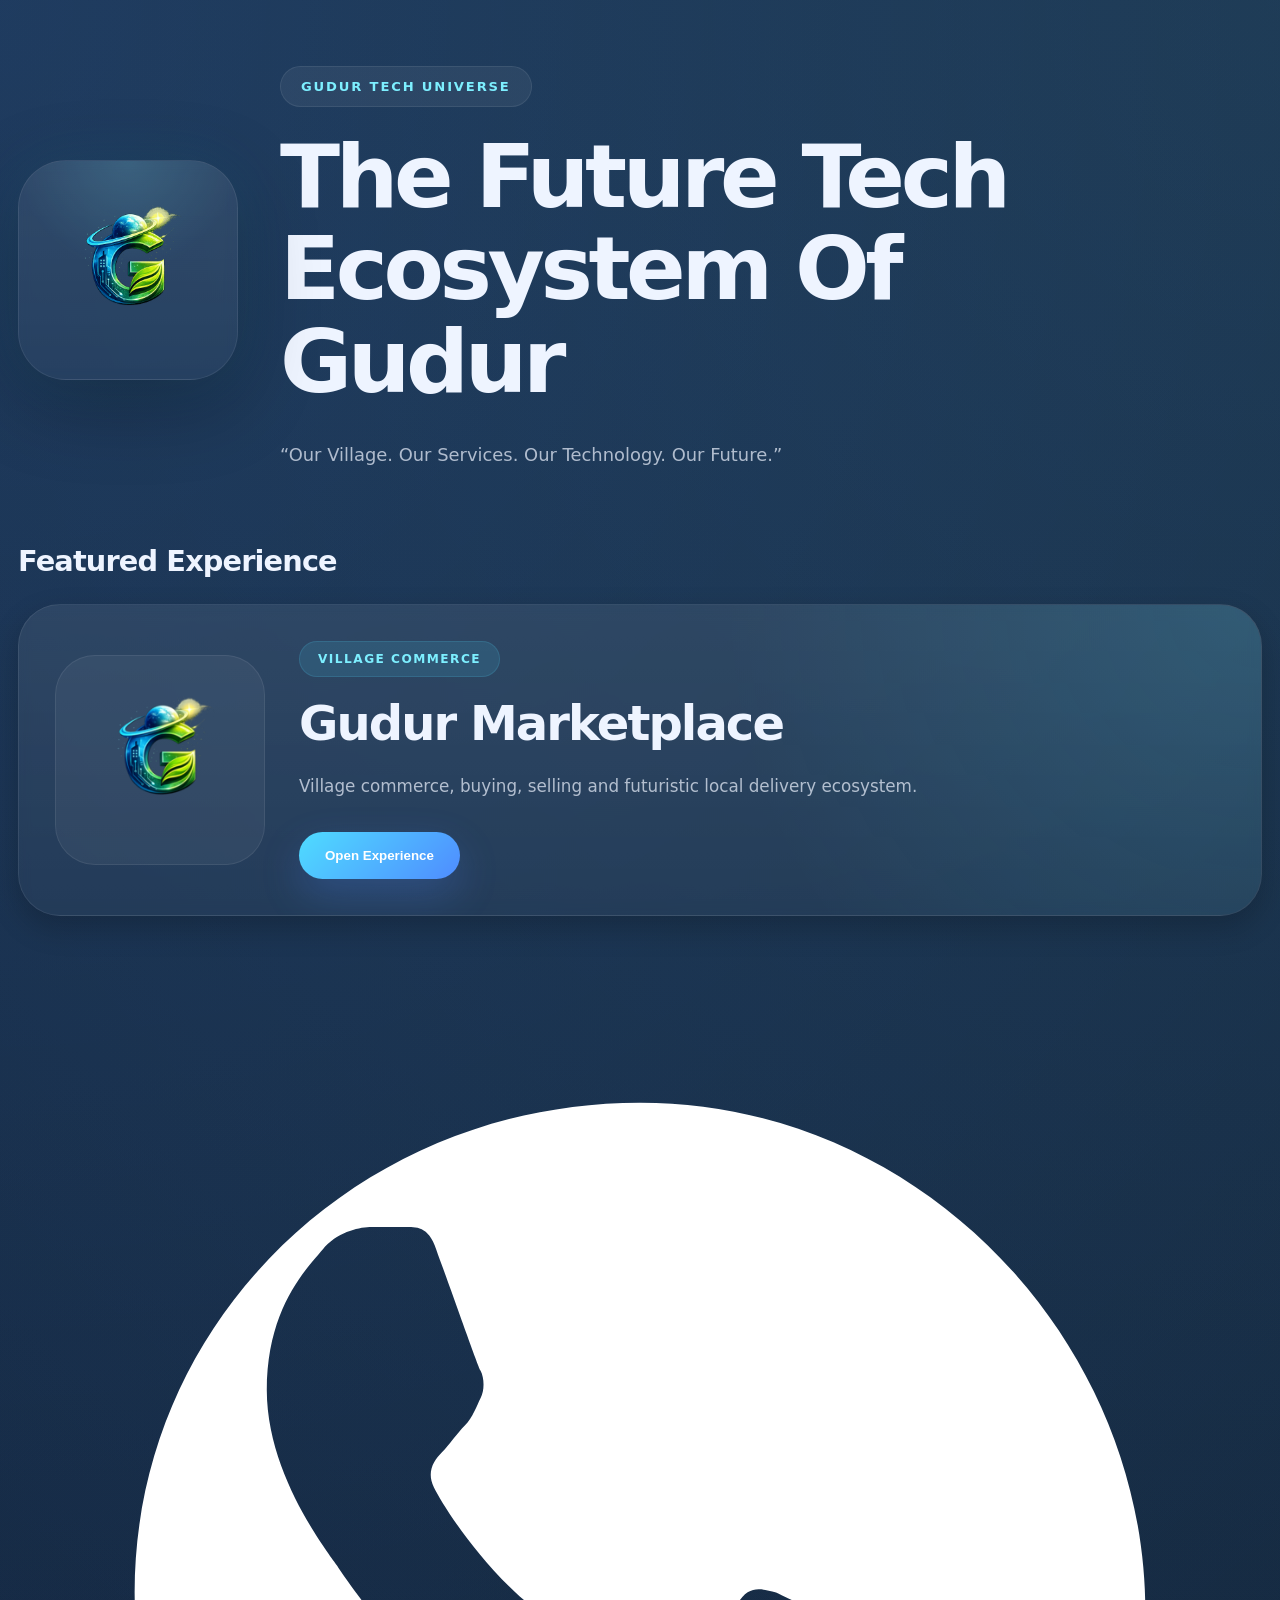
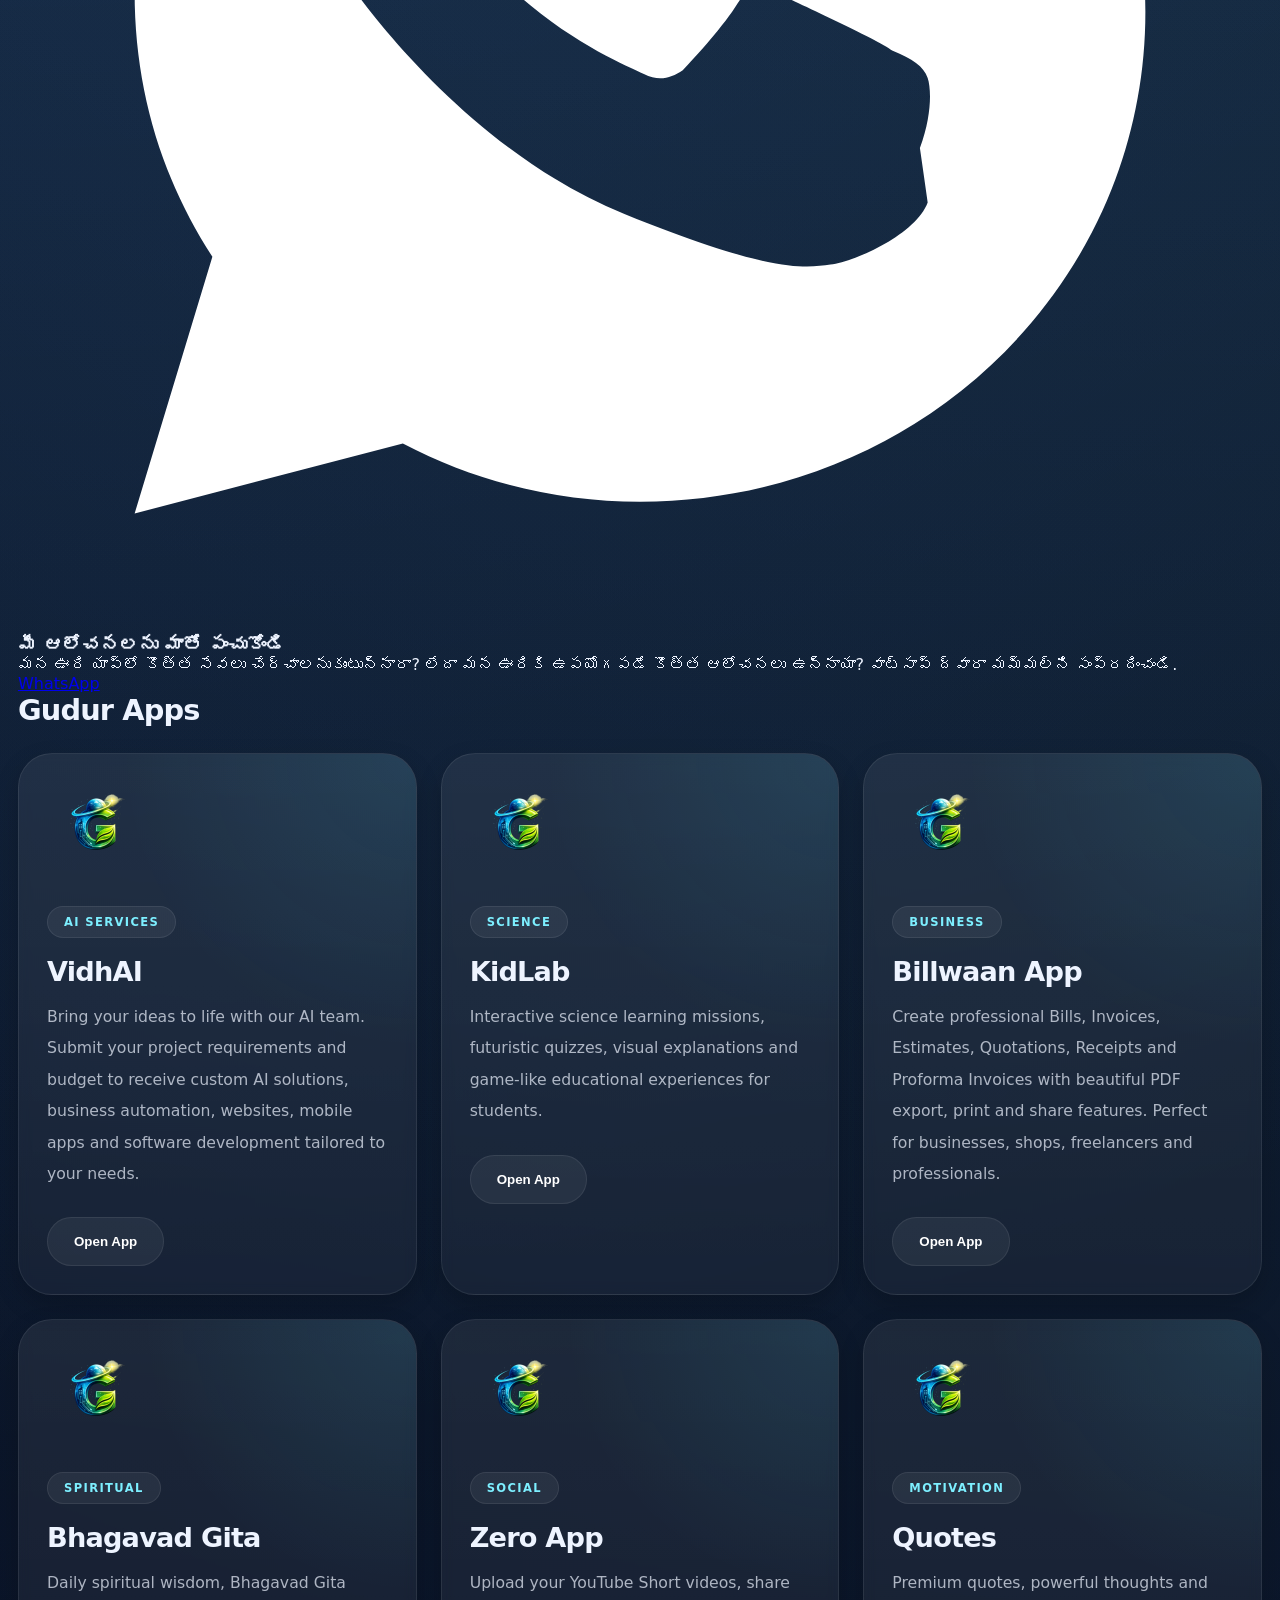
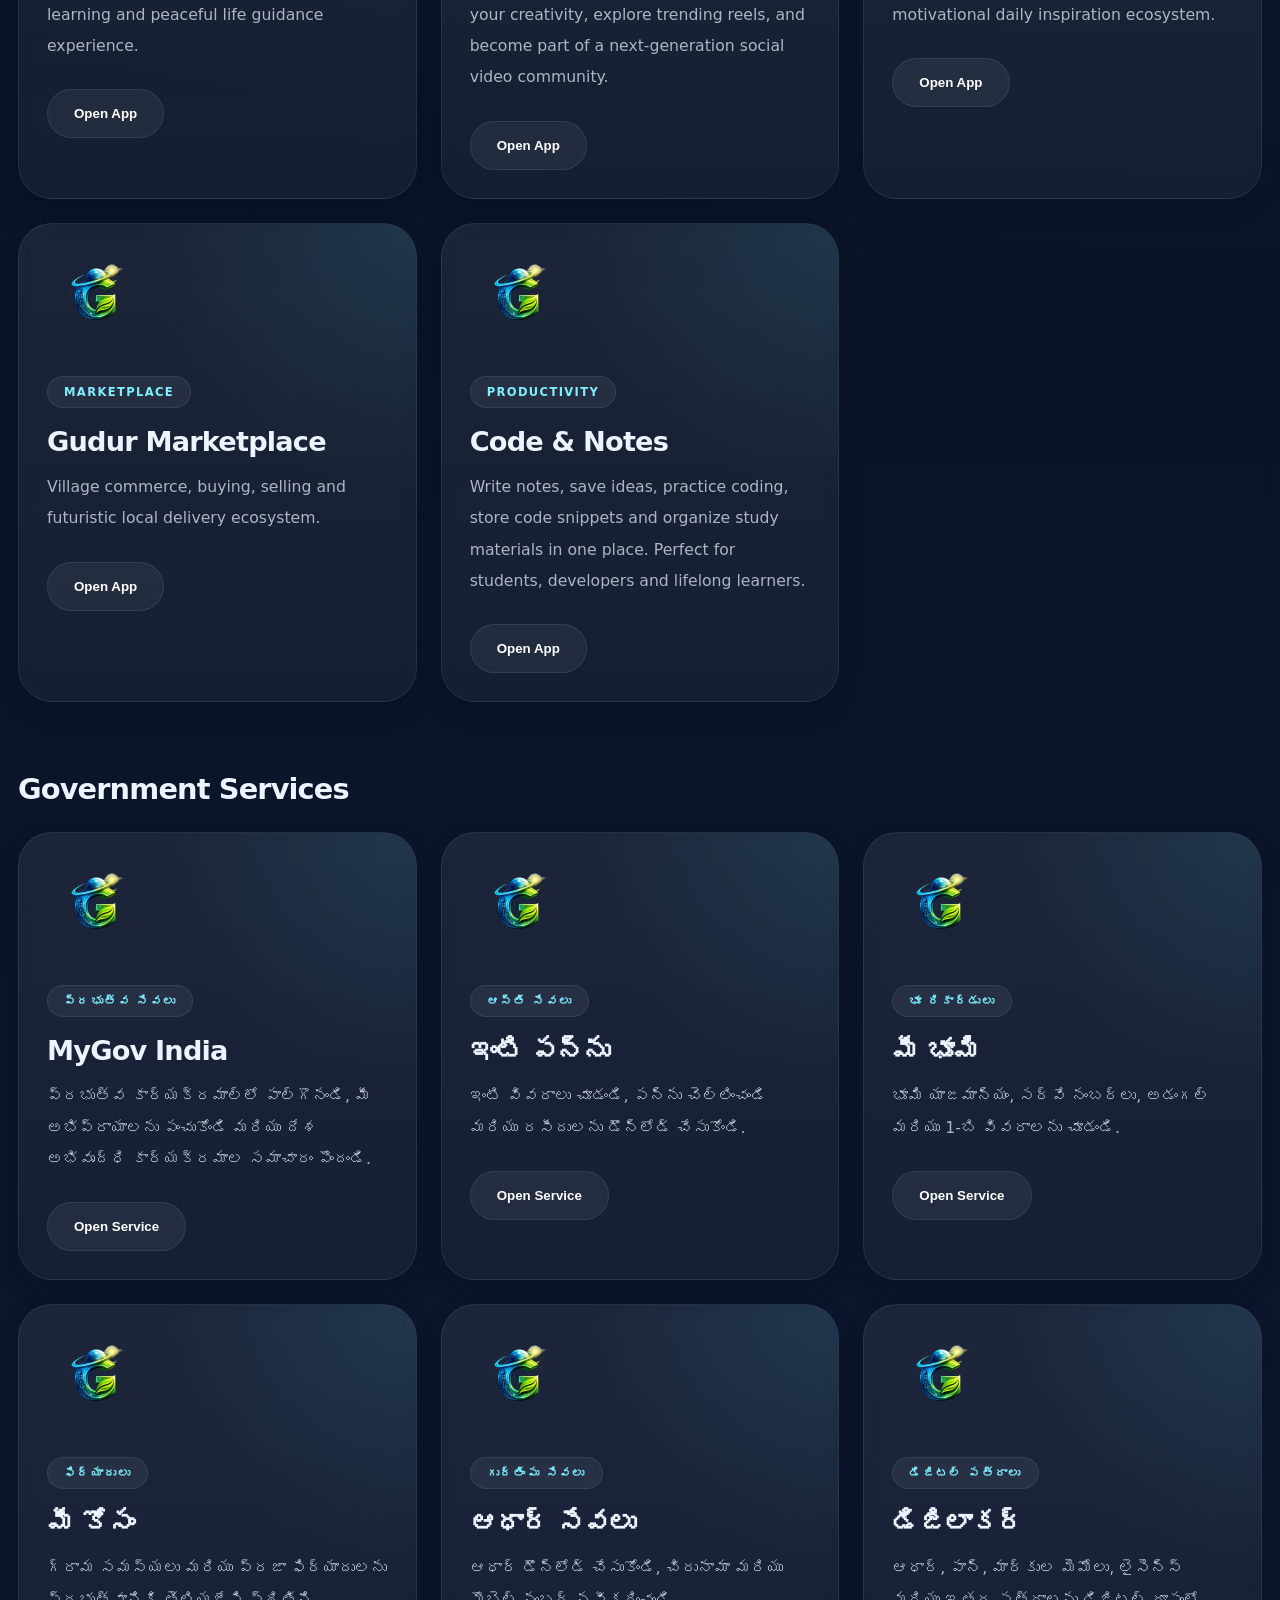
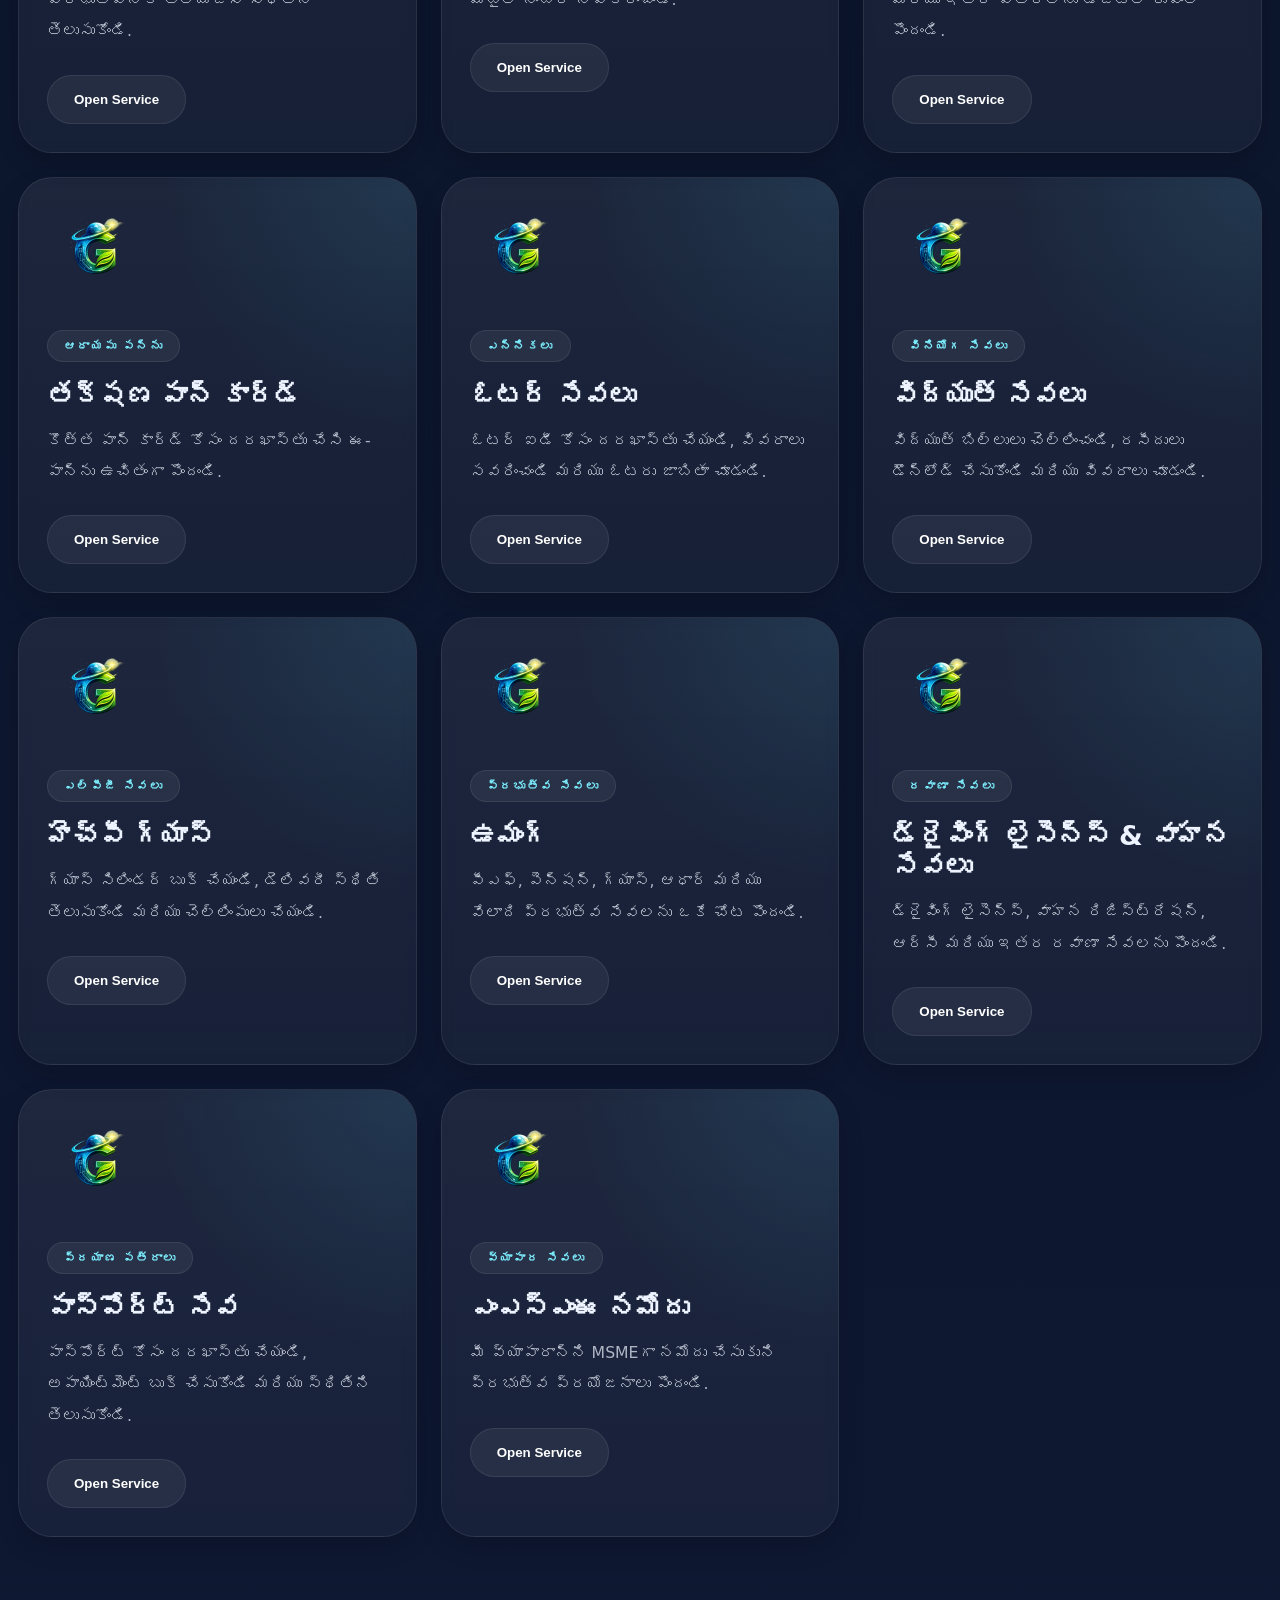
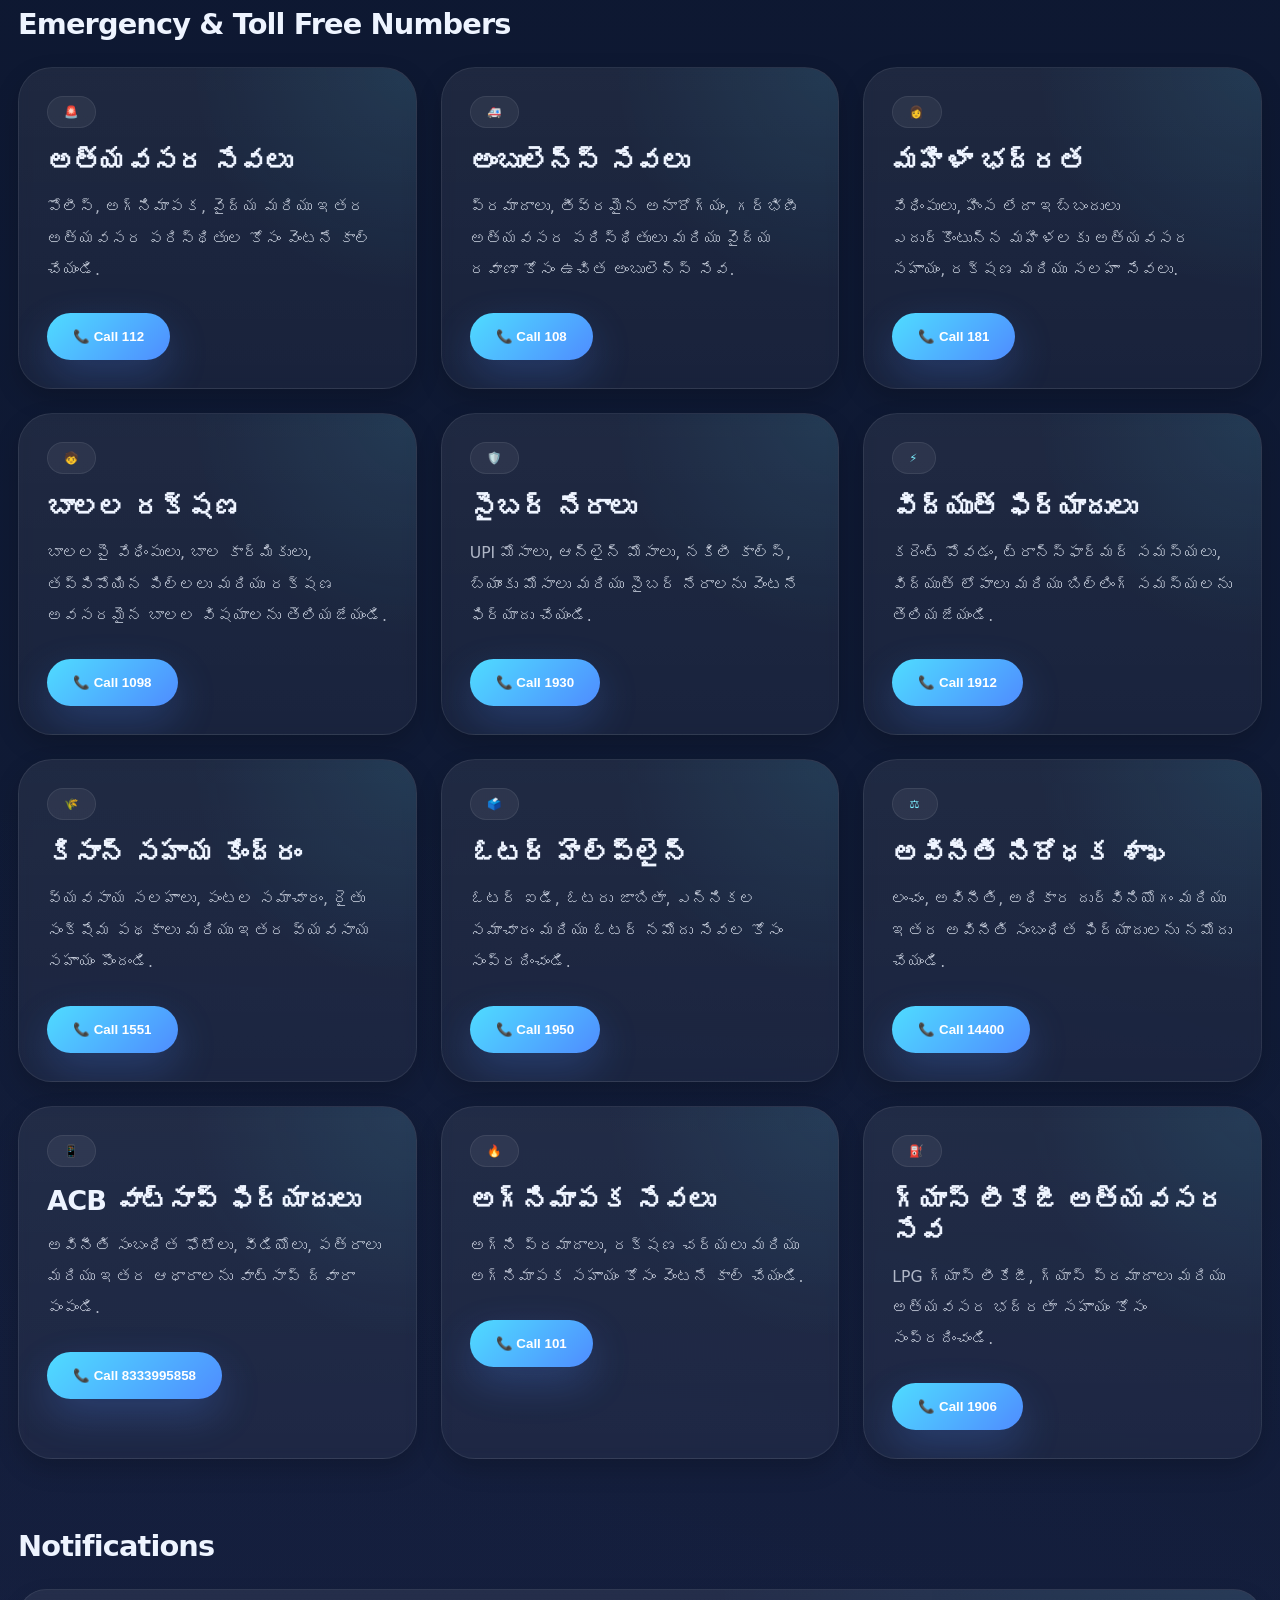
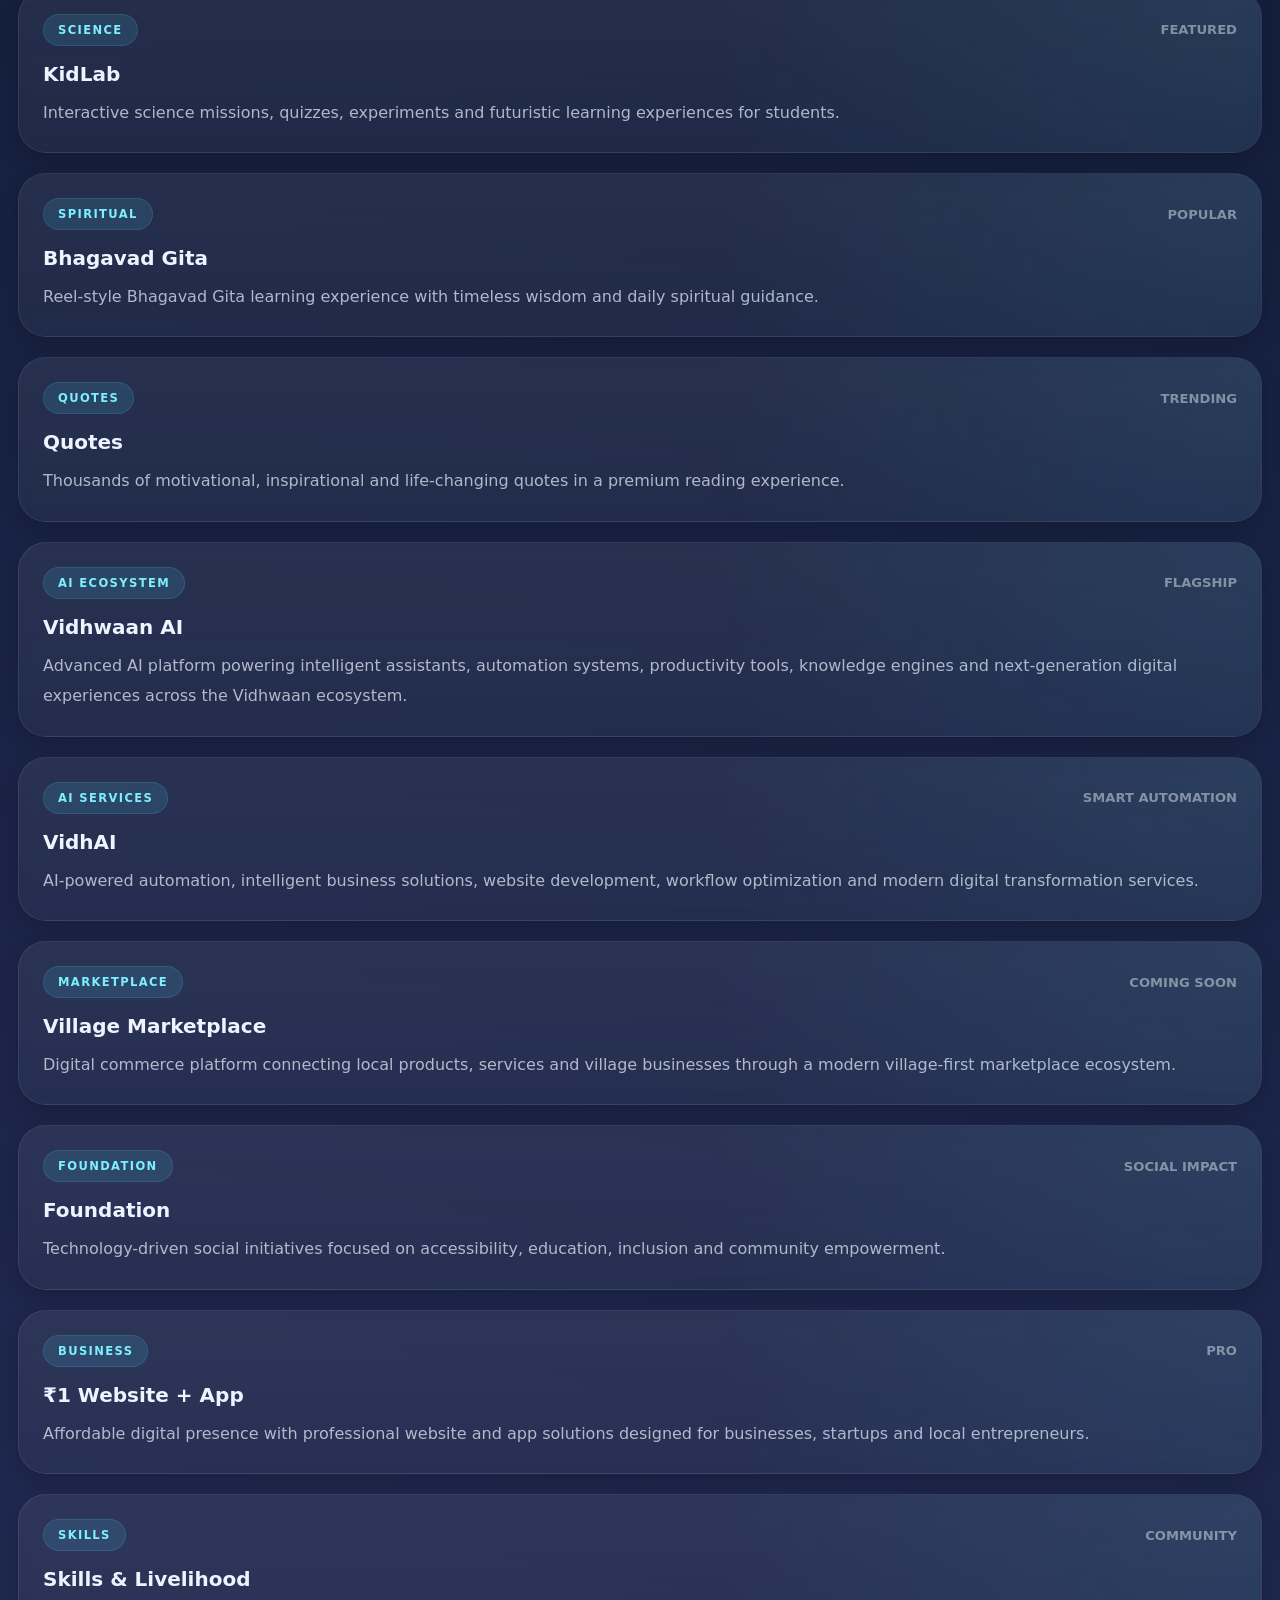
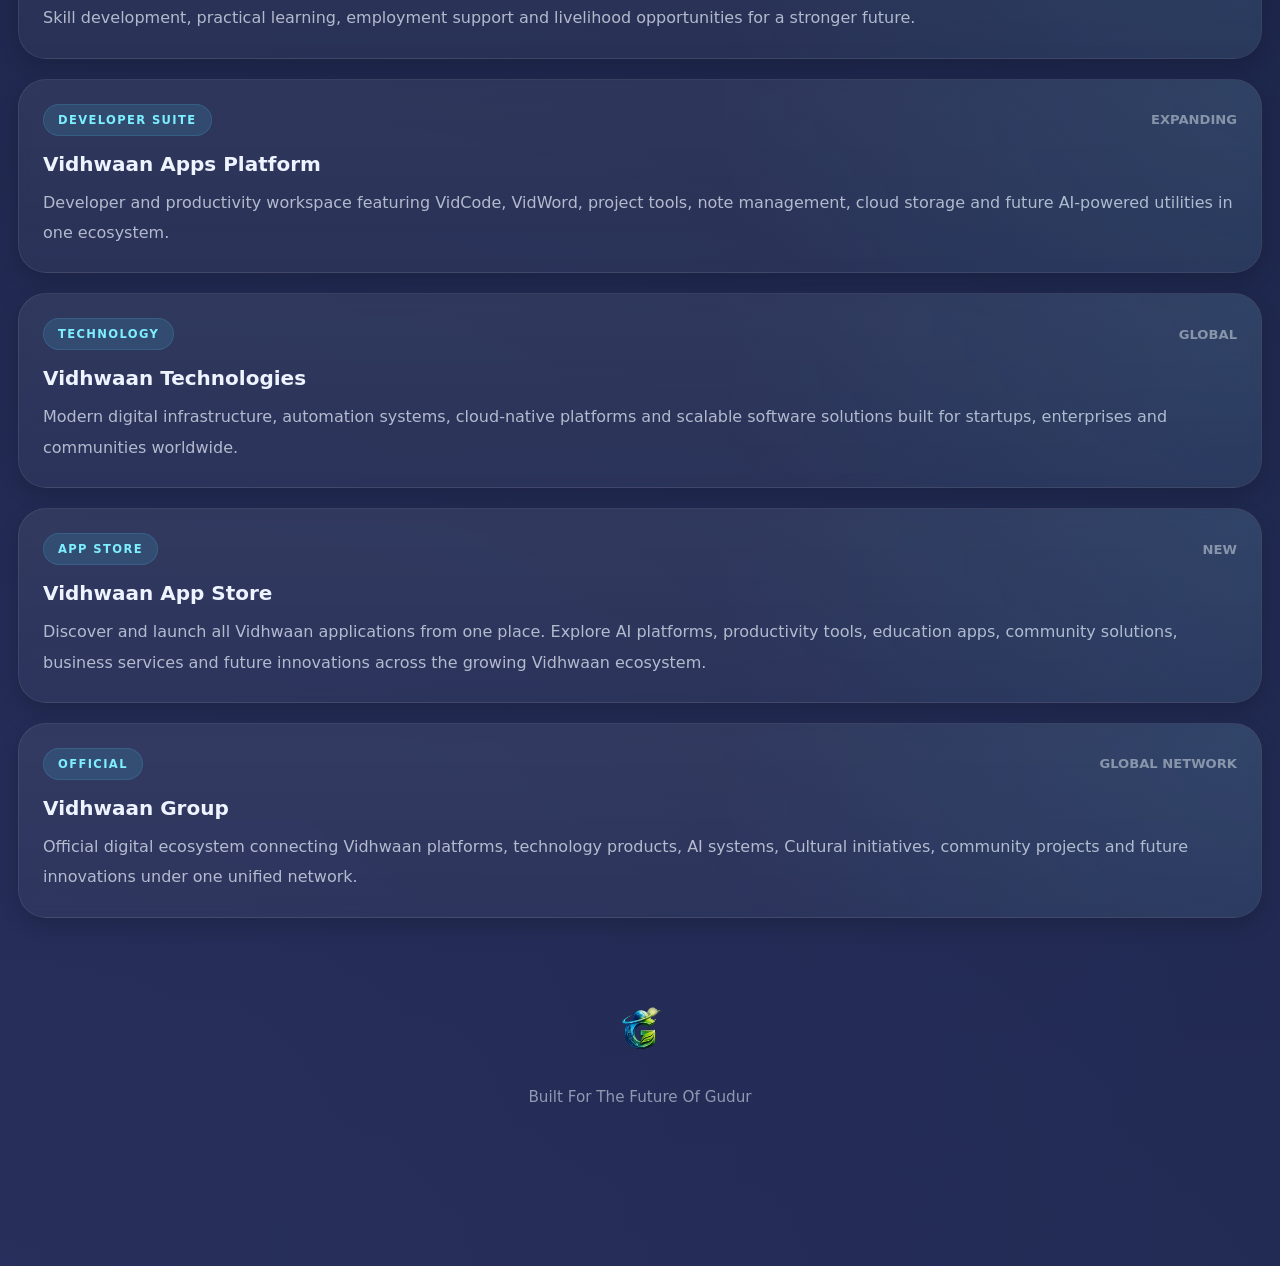
==== commit f5997a3f: "Update index.html" ====
--- a/public/index.html
+++ b/public/index.html
@@ -276,6 +276,72 @@
     </section>
 
     <!-- ================================= -->
+    <!-- WHATSAPP -->
+    <!-- ================================= -->
+
+    <section class="whatsappSection">
+
+      <div class="whatsappCard">
+
+        <div class="whatsappGlow"></div>
+
+        <div class="whatsappIcon">
+
+          <svg
+            viewBox="0 0 32 32"
+            fill="white"
+          >
+
+            <path d="M16 3C8.8 3 3 8.6 3 15.6c0 2.5.7 4.8 2 6.8L3 29l6.9-1.8c1.9 1 4 1.5 6.1 1.5 7.2 0 13-5.6 13-12.6S23.2 3 16 3zm7.4 18c-.3.8-1.8 1.5-2.5 1.6-.7.1-1.6.2-5.3-1.3-4.4-1.8-7.2-6.1-7.4-6.4-.2-.3-1.8-2.3-1.8-4.5s1.1-3.2 1.5-3.7c.4-.4.9-.5 1.2-.5h.9c.3 0 .6 0 .8.7.3.8 1 2.8 1.1 3 .1.2.1.5 0 .7-.1.2-.2.5-.4.7-.2.2-.4.5-.6.7-.2.2-.4.5-.2.9.2.4 1 1.7 2.2 2.8 1.5 1.3 2.8 1.8 3.2 2 .4.2.7.1 1-.1.3-.3 1.1-1.2 1.4-1.7.3-.5.6-.4 1-.3.4.2 2.6 1.2 3 1.5.5.2.8.4.9.7.1.3.1 1-.2 1.8z"/>
+
+          </svg>
+
+        </div>
+
+        <div class="whatsappText">
+
+          <h3>
+
+            మీ ఆలోచనలను మాతో పంచుకోండి
+
+          </h3>
+
+          <p>
+
+            మన ఊరి యాప్‌లో కొత్త సేవలు చేర్చాలనుకుంటున్నారా?
+
+            లేదా మన ఊరికి ఉపయోగపడే కొత్త ఆలోచనలు ఉన్నాయా?
+
+            వాట్సాప్ ద్వారా మమ్మల్ని సంప్రదించండి.
+
+          </p>
+
+        </div>
+
+        <a
+
+          href="https://wa.me/919440246101"
+
+          target="_blank"
+
+          rel="noopener noreferrer"
+
+          class="whatsappBtn"
+
+          aria-label="WhatsApp"
+
+        >
+
+          WhatsApp
+
+        </a>
+
+      </div>
+
+    </section>
+
+    
+    <!-- ================================= -->
     <!-- APPS -->
     <!-- ================================= -->
 
